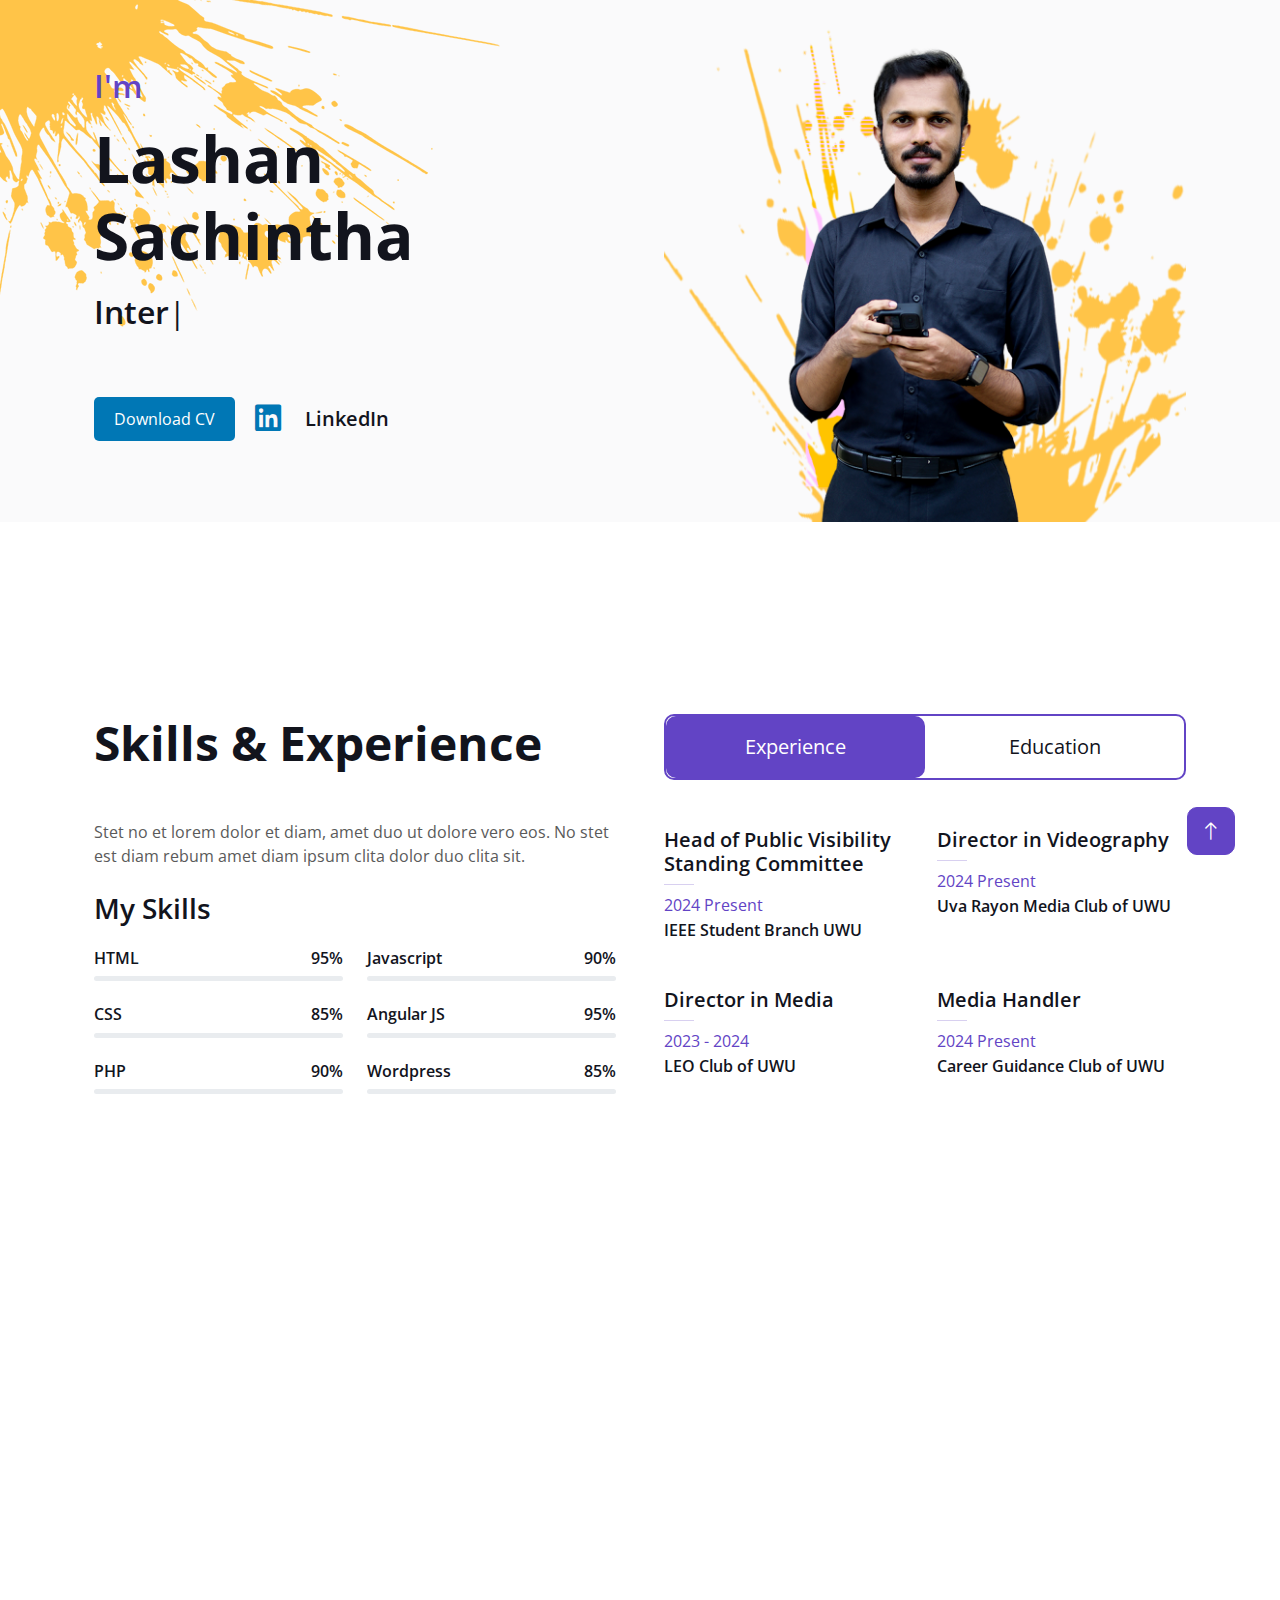
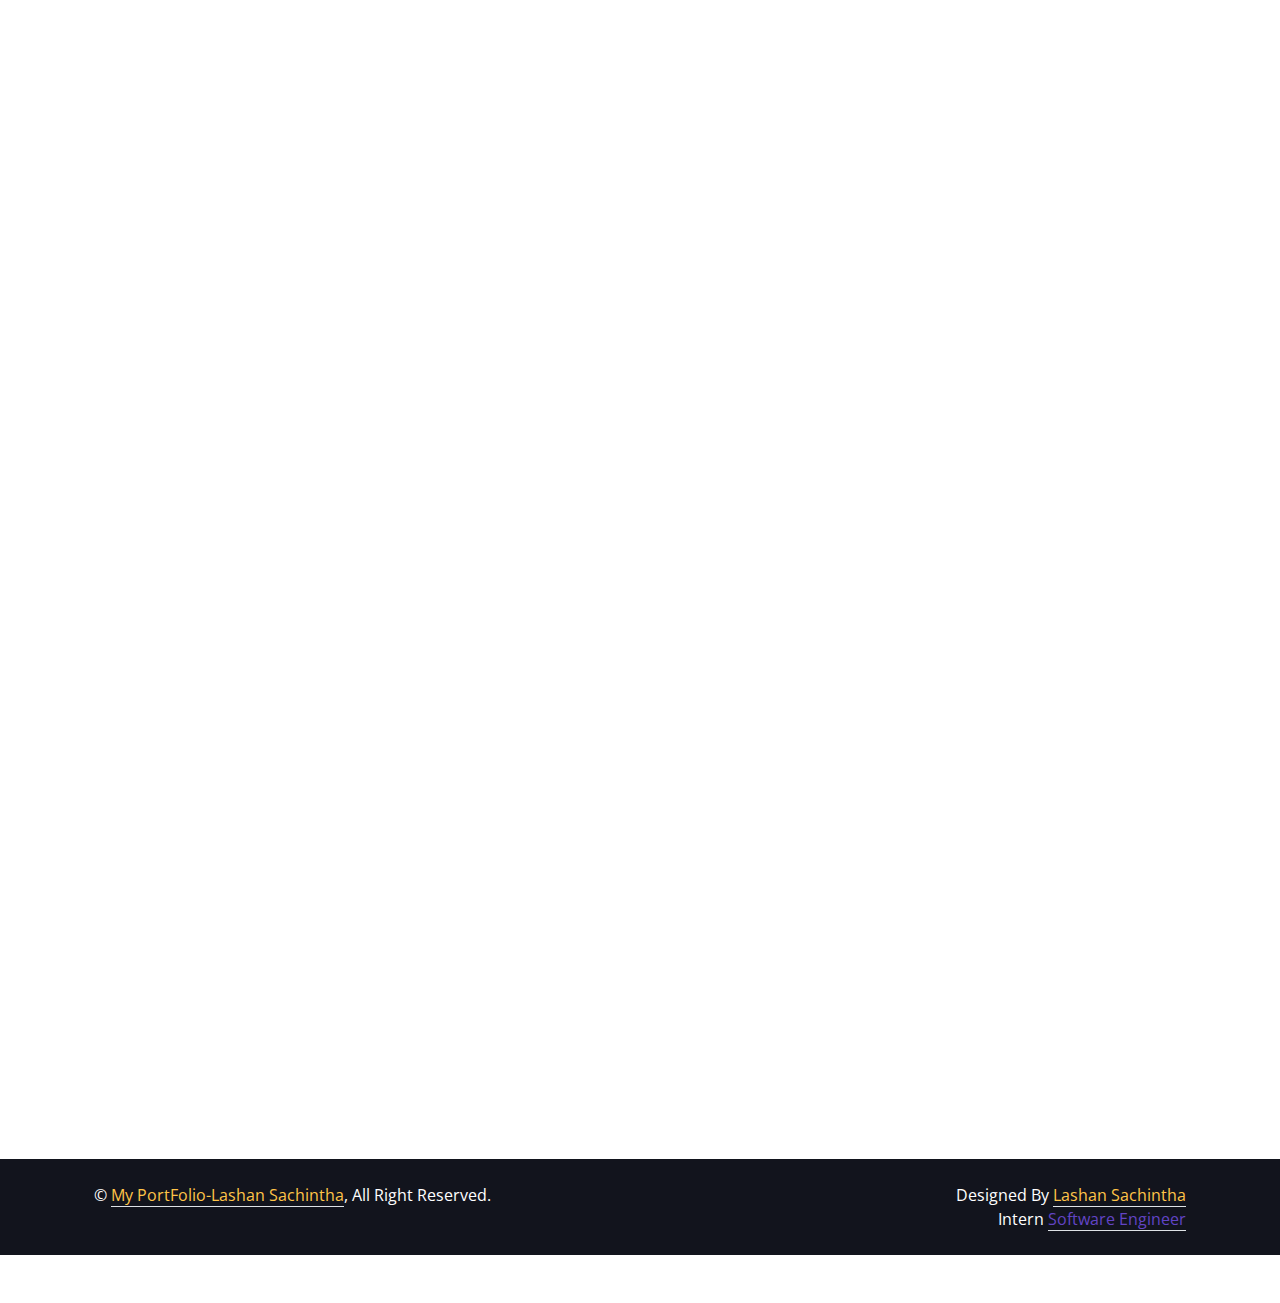
==== index.html @ e0d4b9cd "gardenguru update" ====
<!DOCTYPE html>
<html lang="en">

<head>
    <meta charset="utf-8">
    <title>Lashan Sachintha-My Portfolio</title>
    <meta content="width=device-width, initial-scale=1.0" name="viewport">
    <meta content="" name="keywords">
    <meta content="" name="description">

    <!-- Favicon -->
    <link href="img/favicon.ico" rel="icon">

    <!-- Google Web Fonts -->
    <link rel="preconnect" href="https://fonts.googleapis.com">
    <link rel="preconnect" href="https://fonts.gstatic.com" crossorigin>
    <link href="https://fonts.googleapis.com/css2?family=Open+Sans:wght@400;500;600;700;800&display=swap" rel="stylesheet"> 

    <link href="https://cdn.jsdelivr.net/npm/bootstrap@5.3.0-alpha1/dist/css/bootstrap.min.css" rel="stylesheet">
    <script src="https://cdn.jsdelivr.net/npm/bootstrap@5.3.0-alpha1/dist/js/bootstrap.bundle.min.js"></script>


    <!-- Icon Font Stylesheet -->
    <link href="https://cdnjs.cloudflare.com/ajax/libs/font-awesome/5.10.0/css/all.min.css" rel="stylesheet">
    <link href="https://cdn.jsdelivr.net/npm/bootstrap-icons@1.4.1/font/bootstrap-icons.css" rel="stylesheet">

    <!-- Libraries Stylesheet -->
    <link href="lib/animate/animate.min.css" rel="stylesheet">
    <link href="lib/lightbox/css/lightbox.min.css" rel="stylesheet">
    <link href="lib/owlcarousel/assets/owl.carousel.min.css" rel="stylesheet">

    <!-- Customized Bootstrap Stylesheet -->
    <link href="css/bootstrap.min.css" rel="stylesheet">

    <!-- Template Stylesheet -->
    <link href="css/style.css" rel="stylesheet">
</head>

<body data-bs-spy="scroll" data-bs-target=".navbar" data-bs-offset="51">
    <!-- Spinner Start -->
    <div id="spinner" class="show bg-white position-fixed translate-middle w-100 vh-100 top-50 start-50 d-flex align-items-center justify-content-center">
        <div class="spinner-border text-primary" style="width: 3rem; height: 3rem;" role="status">
            <span class="sr-only">Loading...</span>
        </div>
    </div>
    <!-- Spinner End -->


    <!-- Navbar Start -->
    <nav class="navbar navbar-expand-lg bg-white navbar-light fixed-top shadow py-lg-0 px-4 px-lg-5 wow fadeIn" data-wow-delay="0.1s">
        <a href="index.html" class="navbar-brand d-block d-lg-none">
            <h1 class="text-primary fw-bold m-0">Lashan Sachintha</h1>
        </a>
        <button type="button" class="navbar-toggler" data-bs-toggle="collapse" data-bs-target="#navbarCollapse">
            <span class="navbar-toggler-icon"></span>
        </button>
        <div class="collapse navbar-collapse justify-content-between py-4 py-lg-0" id="navbarCollapse">
            <div class="navbar-nav ms-auto py-0">
                <a href="#home" class="nav-item nav-link active">Home</a>
                <a href="#about" class="nav-item nav-link">About</a>
                <a href="#skill" class="nav-item nav-link">Skills</a>
              
            </div>
            <a href="index.html" class="navbar-brand bg-secondary py-3 px-4 mx-3 d-none d-lg-block">
                <h1 class="text-primary fw-bold m-0">Lashan Sachintha</h1>
            </a>
            <div class="navbar-nav me-auto py-0">
                <a href="#project" class="nav-item nav-link">Projects</a>
                <a href="#contact" class="nav-item nav-link">Contact</a>
            </div>
        </div>
    </nav>
    <!-- Navbar End -->
<!-- Header Start -->
<div class="container-fluid bg-light my-6 mt-0" id="home">
    <div class="container">
        <div class="row g-5 align-items-center">
            <div class="col-lg-6 py-6 pb-0 pt-lg-0">
                <h2 class="text-primary mb-3">I'm</h2>
                <h1 class="display-3 mb-3">Lashan Sachintha</h1>
                <h2 class="typed-text-output d-inline"></h2>
                <div class="typed-text d-none">Intern Software Engineer</div>
                <div class="d-flex align-items-center pt-5">
                    <a href="CV/mycv.pdf" download="Lashan-Sachintha-CV.pdf" class="cv-download-btn">
                        <button type="button" style="padding: 10px 20px; background-color: #0077b5; color: white; border: none; border-radius: 5px; cursor: pointer;">
                            Download CV
                        </button>
                    </a>
                    <br>
                    <br>
                    
                    <style>
                        .cv-download-btn button:hover {
                            background-color: #005582; /* Darker LinkedIn blue */
                        }

                        .linked-logo-btn {
                            margin-left: 20px; /* Space between buttons */
                        }
                    </style>
                    
                    <head>
                        <!-- Link to Font Awesome CSS -->
                        <link href="https://cdnjs.cloudflare.com/ajax/libs/font-awesome/6.0.0-beta3/css/all.min.css" rel="stylesheet">
                    </head>
                    <body>
                        <br>
                        <a href="http://www.linkedin.com/in/lashan-sachintha-ilankoon-005675208" target="_blank" rel="noopener noreferrer" class="linked-logo-btn">
                            <i class="fab fa-linkedin" style="font-size: 30px; color: #0077b5;"></i>
                        </a>
                    
                        <style>
                            .linked-logo-btn i {
                                transition: transform 0.3s ease;
                            }
                            .linked-logo-btn i:hover {
                                transform: scale(1.2);
                            }
                        </style>
                    </body>
    
                    <h5 class="ms-4 mb-0 d-none d-sm-block">LinkedIn</h5>
                </div>
            </div>
            <div class="col-lg-6">
                <img class="img-fluid" src="img/profile.png" alt="">
            </div>
        </div>
    </div>
</div>
<!-- Header End -->


    <!-- About Start -->
    <!-- <div class="container-xxl py-6" id="about">
        <div class="container">
            <div class="row g-5">
                <div class="col-lg-6 wow fadeInUp" data-wow-delay="0.1s">
                    <div class="d-flex align-items-center mb-5">
                        <div class="years flex-shrink-0 text-center me-4">
                            <h1 class="display-1 mb-0">15</h1>
                            <h5 class="mb-0">Years</h5>
                        </div>
                        <h3 class="lh-base mb-0">of working experience as a web designer & developer</h3>
                    </div>
                    <p class="mb-4">Stet no et lorem dolor et diam, amet duo ut dolore vero eos. No stet est diam rebum amet diam ipsum. Clita clita labore, dolor duo nonumy clita sit at, sed sit sanctus dolor eos.</p>
                    <p class="mb-3"><i class="far fa-check-circle text-primary me-3"></i>Afordable Prices</p>
                    <p class="mb-3"><i class="far fa-check-circle text-primary me-3"></i>High Quality Product</p>
                    <p class="mb-3"><i class="far fa-check-circle text-primary me-3"></i>On Time Project Delivery</p>
                    <a class="btn btn-primary py-3 px-5 mt-3" href="">Read More</a>
                </div>
                <div class="col-lg-6 wow fadeInUp" data-wow-delay="0.5s">
                    <div class="row g-3 mb-4">
                        <div class="col-sm-6">
                            <img class="img-fluid rounded" src="img/about-1.jpg" alt="">
                        </div>
                        <div class="col-sm-6">
                            <img class="img-fluid rounded" src="img/about-2.jpg" alt="">
                        </div>
                    </div>
                    <div class="d-flex align-items-center mb-3">
                        <h5 class="border-end pe-3 me-3 mb-0">Happy Clients</h5>
                        <h2 class="text-primary fw-bold mb-0" data-toggle="counter-up">1234</h2>
                    </div>
                    <p class="mb-4">Stet no et lorem dolor et diam, amet duo ut dolore vero eos. No stet est diam amet diam ipsum clita labore dolor duo clita.</p>
                    <div class="d-flex align-items-center mb-3">
                        <h5 class="border-end pe-3 me-3 mb-0">Projects Completed</h5>
                        <h2 class="text-primary fw-bold mb-0" data-toggle="counter-up">1234</h2>
                    </div>
                    <p class="mb-0">Stet no et lorem dolor et diam, amet duo ut dolore vero eos. No stet est diam amet diam ipsum clita labore dolor duo clita.</p>
                </div>
            </div>
        </div>
    </div> -->
    <!-- About End --> 



    <!-- Expertise Start -->
    <div class="container-xxl py-6 pb-5" id="skill">
        <div class="container">
            <div class="row g-5">
                <div class="col-lg-6 wow fadeInUp" data-wow-delay="0.1s">
                    <h1 class="display-5 mb-5">Skills & Experience</h1>
                    <p class="mb-4">Stet no et lorem dolor et diam, amet duo ut dolore vero eos. No stet est diam rebum amet diam ipsum clita dolor duo clita sit.</p>
                    <h3 class="mb-4">My Skills</h3>
                    <div class="row align-items-center">
                        <div class="col-md-6">
                            <div class="skill mb-4">
                                <div class="d-flex justify-content-between">
                                    <h6 class="font-weight-bold">HTML</h6>
                                    <h6 class="font-weight-bold">95%</h6>
                                </div>
                                <div class="progress">
                                    <div class="progress-bar bg-primary" role="progressbar" aria-valuenow="95" aria-valuemin="0" aria-valuemax="100"></div>
                                </div>
                            </div>
                            <div class="skill mb-4">
                                <div class="d-flex justify-content-between">
                                    <h6 class="font-weight-bold">CSS</h6>
                                    <h6 class="font-weight-bold">85%</h6>
                                </div>
                                <div class="progress">
                                    <div class="progress-bar bg-warning" role="progressbar" aria-valuenow="85" aria-valuemin="0" aria-valuemax="100"></div>
                                </div>
                            </div>
                            <div class="skill mb-4">
                                <div class="d-flex justify-content-between">
                                    <h6 class="font-weight-bold">PHP</h6>
                                    <h6 class="font-weight-bold">90%</h6>
                                </div>
                                <div class="progress">
                                    <div class="progress-bar bg-danger" role="progressbar" aria-valuenow="90" aria-valuemin="0" aria-valuemax="100"></div>
                                </div>
                            </div>
                        </div>
                        <div class="col-md-6">
                            <div class="skill mb-4">
                                <div class="d-flex justify-content-between">
                                    <h6 class="font-weight-bold">Javascript</h6>
                                    <h6 class="font-weight-bold">90%</h6>
                                </div>
                                <div class="progress">
                                    <div class="progress-bar bg-danger" role="progressbar" aria-valuenow="90" aria-valuemin="0" aria-valuemax="100"></div>
                                </div>
                            </div>
                            <div class="skill mb-4">
                                <div class="d-flex justify-content-between">
                                    <h6 class="font-weight-bold">Angular JS</h6>
                                    <h6 class="font-weight-bold">95%</h6>
                                </div>
                                <div class="progress">
                                    <div class="progress-bar bg-dark" role="progressbar" aria-valuenow="95" aria-valuemin="0" aria-valuemax="100"></div>
                                </div>
                            </div>
                            <div class="skill mb-4">
                                <div class="d-flex justify-content-between">
                                    <h6 class="font-weight-bold">Wordpress</h6>
                                    <h6 class="font-weight-bold">85%</h6>
                                </div>
                                <div class="progress">
                                    <div class="progress-bar bg-info" role="progressbar" aria-valuenow="85" aria-valuemin="0" aria-valuemax="100"></div>
                                </div>
                            </div>
                        </div>
                    </div>
                </div>
                <div class="col-lg-6 wow fadeInUp" data-wow-delay="0.5s">
                    <ul class="nav nav-pills rounded border border-2 border-primary mb-5">
                        <li class="nav-item w-50">
                            <button class="nav-link w-100 py-3 fs-5 active" data-bs-toggle="pill" href="#tab-1">Experience</button>
                        </li>
                        <li class="nav-item w-50">
                            <button class="nav-link w-100 py-3 fs-5" data-bs-toggle="pill" href="#tab-2">Education</button>
                        </li>
                    </ul>
                    <div class="tab-content">
                        <div id="tab-1" class="tab-pane fade show p-0 active">
                            <div class="row gy-5 gx-4">
                                <div class="col-sm-6">
                                    <h5>Head of Public Visibility Standing Committee</h5>
                                    <hr class="text-primary my-2">
                                    <p class="text-primary mb-1">2024 Present</p>
                                    <h6 class="mb-0">IEEE Student Branch UWU</h6>
                                </div>
                                <div class="col-sm-6">
                                    <h5>Director in Videography</h5>
                                    <hr class="text-primary my-2">
                                    <p class="text-primary mb-1">2024 Present</p>
                                    <h6 class="mb-0">Uva Rayon Media
                                        Club of UWU</h6>
                                </div>
                                <div class="col-sm-6">
                                    <h5>Director in Media</h5>
                                    <hr class="text-primary my-2">
                                    <p class="text-primary mb-1">2023 - 2024</p>
                                    <h6 class="mb-0">LEO Club of UWU</h6>
                                </div>
                                <div class="col-sm-6">
                                    <h5>Media Handler</h5>
                                    <hr class="text-primary my-2">
                                    <p class="text-primary mb-1">2024 Present</p>
                                    <h6 class="mb-0">Career Guidance Club of UWU</h6>
                                </div>
                            </div>
                        </div>
                        <div id="tab-2" class="tab-pane fade show p-0">
                            <div class="row gy-5 gx-4">
                                <div class="col-sm-6">
                                    <h5>Bsc. (Hons) in Computer Science and Technology (UG)</h5>
                                    <hr class="text-primary my-2">
                                    <p class="text-primary mb-1">2021 - 2025</p>
                                    <h6 class="mb-0">Uva Wellassa University</h6>
                                </div>
                                <div class="col-sm-6">
                                    <h5>Diploma in Information Technology</h5>
                                    <hr class="text-primary my-2">
                                    <p class="text-primary mb-1">2020 - 2021</p>
                                    <h6 class="mb-0">ESOFT Metro Campus </h6>
                                </div>
                                <div class="col-sm-6">
                                    <h5>GCE A/l Examination in Physical Science Stream</h5>
                                    <hr class="text-primary my-2">
                                    <p class="text-primary mb-1">2019</p>
                                    <h6 class="mb-0">Maliyadeva College Kurunegala</h6>
                                </div>
                                
                            </div>
                        </div>
                    </div>
                </div>
            </div>
        </div>
    </div>
    <!-- Expertise End -->



   <!-- Projects Start -->
<div class="container-xxl py-6 pt-5" id="project">
    <div class="container">
        <div class="row g-5 mb-5 align-items-center wow fadeInUp" data-wow-delay="0.1s">
            <div class="col-lg-6">
                <h1 class="display-5 mb-0">My Projects</h1>
            </div>
            <div class="col-lg-6 text-lg-end">
                <ul class="list-inline mx-n3 mb-0" id="portfolio-flters">
                    <li class="mx-3 active" data-filter="*">All Projects</li>
                    <li class="mx-3" data-filter=".first">Completed</li>
                    <li class="mx-3" data-filter=".second">Ongoing</li>
                </ul>
            </div>
        </div>
        <div class="row g-4 portfolio-container wow fadeInUp" data-wow-delay="0.1s">
            <!-- First Project -->
            <div class="col-lg-4 col-md-6 portfolio-item first">
                <div class="portfolio-img rounded overflow-hidden">
                    <img class="img-fluid" src="img/project-1.jpg" alt="">
                    <div class="portfolio-btn">
                        <a class="btn btn-lg-square btn-outline-secondary border-2 mx-1" href="img/project-1.jpg" data-lightbox="portfolio"><i class="fa fa-eye"></i></a>
                        <!-- Button to Trigger Modal -->
                        <button class="btn btn-lg-square btn-outline-secondary border-2 mx-1" data-bs-toggle="modal" data-bs-target="#projectModal1"><i class="fa fa-info-circle"></i></button>
                    </div>
                </div>
            </div>
            <!-- Second Project -->
            <div class="col-lg-4 col-md-6 portfolio-item second">
                <div class="portfolio-img rounded overflow-hidden">
                    <img class="img-fluid" src="img/project-2.jpg" alt="">
                    <div class="portfolio-btn">
                        <a class="btn btn-lg-square btn-outline-secondary border-2 mx-1" href="img/project-2.jpg" data-lightbox="portfolio"><i class="fa fa-eye"></i></a>
                        <!-- Button to Trigger Modal -->
                        <button class="btn btn-lg-square btn-outline-secondary border-2 mx-1" data-bs-toggle="modal" data-bs-target="#projectModal2"><i class="fa fa-info-circle"></i></button>
                    </div>
                </div>
            </div>
            <!-- Third Project -->
            <div class="col-lg-4 col-md-6 portfolio-item first">
                <div class="portfolio-img rounded overflow-hidden">
                    <img class="img-fluid" src="img/project-3.jpg" alt="">
                    <div class="portfolio-btn">
                        <a class="btn btn-lg-square btn-outline-secondary border-2 mx-1" href="img/project-3.jpg" data-lightbox="portfolio"><i class="fa fa-eye"></i></a>
                        <!-- Button to Trigger Modal -->
                        <button class="btn btn-lg-square btn-outline-secondary border-2 mx-1" data-bs-toggle="modal" data-bs-target="#projectModal3"><i class="fa fa-info-circle"></i></button>
                    </div>
                </div>
            </div>
             <!-- Fourth Project -->
             <div class="col-lg-4 col-md-6 portfolio-item first">
                <div class="portfolio-img rounded overflow-hidden">
                    <img class="img-fluid" src="img/project-4.jpg" alt="">
                    <div class="portfolio-btn">
                        <a class="btn btn-lg-square btn-outline-secondary border-2 mx-1" href="img/project-4.jpg" data-lightbox="portfolio"><i class="fa fa-eye"></i></a>
                        <!-- Button to Trigger Modal -->
                        <button class="btn btn-lg-square btn-outline-secondary border-2 mx-1" data-bs-toggle="modal" data-bs-target="#projectModal4"><i class="fa fa-info-circle"></i></button>
                    </div>
                </div>
            </div>
             <!-- Fifth Project -->
             <div class="col-lg-4 col-md-6 portfolio-item first">
                <div class="portfolio-img rounded overflow-hidden">
                    <img class="img-fluid" src="img/project-5.jpg" alt="">
                    <div class="portfolio-btn">
                        <a class="btn btn-lg-square btn-outline-secondary border-2 mx-1" href="img/project-5.jpg" data-lightbox="portfolio"><i class="fa fa-eye"></i></a>
                        <!-- Button to Trigger Modal -->
                        <button class="btn btn-lg-square btn-outline-secondary border-2 mx-1" data-bs-toggle="modal" data-bs-target="#projectModal5"><i class="fa fa-info-circle"></i></button>
                    </div>
                </div>
            </div>
        </div>
    </div>
</div>


<!-- Modal for First Project -->
<div class="modal fade" id="projectModal1" tabindex="-1" aria-labelledby="projectModal1Label" aria-hidden="true">
    <div class="modal-dialog modal-lg">
        <div class="modal-content">
            <div class="modal-header">
                <h5 class="modal-title" id="projectModal1Label">Project Details: CipherX</h5>
                <button type="button" class="btn-close" data-bs-dismiss="modal" aria-label="Close"></button>
            </div>
            <div class="modal-body">
                <p><strong>Description:</strong>
                    <br>
                    Introducing CipherX: Empowering Secure Communication 🔓📱
                    <br>
                    As part of our mobile application development course, we proudly present "CipherX," a versatile and indispensable mobile
                    app designed to empower users with the ability to encrypt and decrypt messages effortlessly. In today's interconnected
                    digital world, the need for secure communication has never been more critical.
                    <br>
                    <br>
                    With "CipherX," users can tap into a suite of powerful encryption tools, including:
                    <br>
                    📌Caesar Cipher: A time-tested classic<br>
                    📌Rail Fence Cipher: Intriguing and unique<br>
                    📌Vigenere Cipher: Robust and reliable<br>
                    📌Columnar Transposition Cipher: Complex and secure<br>
                    <br>
                    <br>
                    </p>
                <p><strong>Technologies:</strong> Kotlin</p>
                <p><strong>GitHub Repository:</strong> <a href="https://github.com/LashanSachintha/CipherX" target="_blank">CipherX GitHub</a></p>
            </div>
            <div class="modal-footer">
                <button type="button" class="btn btn-secondary" data-bs-dismiss="modal">Close</button>
            </div>
        </div>
    </div>
</div>

<!-- Modal for Second Project -->
<div class="modal fade" id="projectModal2" tabindex="-1" aria-labelledby="projectModal2Label" aria-hidden="true">
    <div class="modal-dialog modal-lg">
        <div class="modal-content">
            <div class="modal-header">
                <h5 class="modal-title" id="projectModal2Label">Project Details: UVA Rayon</h5>
                <button type="button" class="btn-close" data-bs-dismiss="modal" aria-label="Close"></button>
            </div>
            <div class="modal-body">
                <p><strong>Description:</strong>
                    <br>
                    Introducing UVARayon: 
                    <br>
                    A smart event management platform to streamline planning, scheduling,and managing
                    coordination. Provides event calender,sort events and the easy reachable. Ensures seamless
                    user experience with intuitive interfaces and automated workflows.
                   
                    </p>
                <p><strong>Technologies:</strong> Next.js , Typescript , Tailwind CSS , Node.js ,
                    Express.js , MongoDB , NextAuth.js , Git , Github , Postman</p>
                <p><strong>GitHub Repository:</strong> <a href="" target="_blank">UvaRayon GitHub</a></p>
            </div>
            <div class="modal-footer">
                <button type="button" class="btn btn-secondary" data-bs-dismiss="modal">Close</button>
            </div>
        </div>
    </div>
</div>

<!-- Modal for third Project -->
<div class="modal fade" id="projectModal3" tabindex="-1" aria-labelledby="projectModal3Label" aria-hidden="true">
    <div class="modal-dialog modal-lg">
        <div class="modal-content">
            <div class="modal-header">
                <h5 class="modal-title" id="projectModal3Label">Project Details: Quizzard</h5>
                <button type="button" class="btn-close" data-bs-dismiss="modal" aria-label="Close"></button>
            </div>
            <div class="modal-body">
                <p><strong>Description:</strong>
                    <br>
                    Introducing Quizzard: 
                    <br>
                    We're thrilled to introduce Quizzard, the result of 2 years and 2 semesters of dedication in the
                    Web Application Development (WAD) course at Uva Wellassa University of Sri Lanka.
                    <br>
                    <br>
                    It is very important for both teachers and students to do the study at the right time without wasting
                    time. So the web application we are creating is an efficient solution for that.
                    <br>
                    <br>
                    web application is created based on education and can be used for examinations in private or government
                    universities. We were completed the work within three months.
                    <br>
                    <br>
                    This allows undergraduate students to conduct self-tests, take online quizzes and access library 
                    resources to get study materials.
                    <br>
                    <br>
                    Quizzard, powered by cutting-edge technologies like HTML, CSS, JS, and Bootstrap. And backend completed using PHP.
                    </p>
                <p><strong>Technologies:</strong> HTML , CSS , Bootstrap , PHP</p>
                <p><strong>GitHub Repository:</strong> <a href="https://github.com/LashanSachintha/Quizzard.git" target="_blank">Quizzard GitHub</a></p>
            </div>
            <div class="modal-footer">
                <button type="button" class="btn btn-secondary" data-bs-dismiss="modal">Close</button>
            </div>
        </div>
    </div>
</div>

<!-- Modal for fourth Project -->
<div class="modal fade" id="projectModal4" tabindex="-1" aria-labelledby="projectModal4Label" aria-hidden="true">
    <div class="modal-dialog modal-lg">
        <div class="modal-content">
            <div class="modal-header">
                <h5 class="modal-title" id="projectModal4Label">Project Details: Travelota</h5>
                <button type="button" class="btn-close" data-bs-dismiss="modal" aria-label="Close"></button>
            </div>
            <div class="modal-body">
                <p><strong>Description:</strong>
                    <br>
                    Introducing Travelota: 
                    <br>
                    Travelota is a Java JSP-based web application designed to cater to
                    the needs of travelers. It serves as a platform where travel agencies
                    can be added, providing users with convenient access to a wide
                    range of travel options and services.
                    </p>
                <p><strong>Technologies:</strong> JAVA , HTML , CSS , Bootstrap , JavaScript</p>
                <p><strong>GitHub Repository:</strong> <a href="https://github.com/LashanSachintha/Quizzard.git" target="_blank">Travelota GitHub</a></p>
            </div>
            <div class="modal-footer">
                <button type="button" class="btn btn-secondary" data-bs-dismiss="modal">Close</button>
            </div>
        </div>
    </div>
</div>

<!-- Modal for fifth Project -->
<div class="modal fade" id="projectModal5" tabindex="-1" aria-labelledby="projectModal5Label" aria-hidden="true">
    <div class="modal-dialog modal-lg">
        <div class="modal-content">
            <div class="modal-header">
                <h5 class="modal-title" id="projectModal5Label">Project Details: GardenGuru</h5>
                <button type="button" class="btn-close" data-bs-dismiss="modal" aria-label="Close"></button>
            </div>
            <div class="modal-body">
                <p><strong>Description:</strong>
                    <br>
                    Introducing Gardenguru: 
                    <br>
                    Our website is a platform for anyone who are interested in gardening.
                    <br>
                    And also providing platform for sellers regarding landscape architecture, agriculture tools and other services.
                    <br>
                    It allows users to follow their passion for gardening and plant cultivation in urban settings due to the
                    increase in population and the lack of space and knowledge about traditional gardening. 
                    <br>
                    <br>
                    <br>
                    The aim of this gardening website is to provide a comprehensive platform for gardeners,Considering location,other
                    conditions and providing best plants, community engagement through a forum, advertising opportunities, secure transactions,
                    informative blogs, news updates, and marketplace for buying plants.


                    </p>
                <p><strong>Technologies:</strong> PHP , HTML , CSS , Bootstrap , JavaScript</p>
                <p><strong>GitHub Repository:</strong> <a href="https://github.com/MigaraThiyunuwan/GardenGURU.git" target="_blank">Gardenguru GitHub</a></p>
            </div>
            <div class="modal-footer">
                <button type="button" class="btn btn-secondary" data-bs-dismiss="modal">Close</button>
            </div>
        </div>
    </div>
</div>

<!-- Projects End -->


    <!-- Contact Start -->
    <div class="container-xxl pb-5" id="contact">
        <div class="container py-5">
            <div class="row g-5 mb-5 wow fadeInUp" data-wow-delay="0.1s">
                <div class="col-lg-6">
                    <h1 class="display-5 mb-0">Contact Info</h1>
                </div>
            </div>
            <div class="row g-5">
                <div class="col-lg-5 col-md-6 wow fadeInUp" data-wow-delay="0.1s">
                    <p class="mb-2">I'm From</p>
                    <h3 class="fw-bold">Kuliyapitiya,Sri Lanka</h3>
                    <hr class="w-100">
                    <p class="mb-2">Call me:</p>
                    <h3 class="fw-bold">+94 716535687</h3>
                    <hr class="w-100">
                    <p class="mb-2">Mail me:</p>
                    <h3 class="fw-bold">lashansachintha@gmail.com</h3>
                    <hr class="w-100">
                    <p class="mb-2">Follow me:</p>
                    <div class="d-flex pt-2">
                       
                        <a class="btn btn-square btn-primary me-2" href="https://www.facebook.com/share/19c8aCGQTt/?mibextid=wwXIfr"><i class="fab fa-facebook-f"></i></a>
                        <a class="btn btn-square btn-primary me-2" href="https://youtube.com/@lashansachintha99?si=wEOBytJxPcPmp84A"><i class="fab fa-youtube"></i></a>
                        <a class="btn btn-square btn-primary me-2" href="www.linkedin.com/in/lashan-sachintha-ilankoon-005675208"><i class="fab fa-linkedin-in"></i></a>
                        <a class="btn btn-square btn-primary me-2" href="https://www.tiktok.com/@lashan_sachintha?_t=8sFsGTeGpG6&_r=1"><i class="fab fa-tiktok"></i></a>
                        <a class="btn btn-square btn-primary me-2" href="https://github.com/LashanSachintha"><i class="fab fa-github"></i></a>
                        <a class="btn btn-square btn-primary me-2" href="https://www.instagram.com/lashan_sachintha?igsh=MXBmeXBndm85YnRjcA%3D%3D&utm_source=qr"><i class="fab fa-instagram"></i></a>
                    </div>
                </div>
                <div class="col-lg-7 col-md-6 wow fadeInUp" data-wow-delay="0.5s">
                    <!-- <p class="mb-4">The contact form is currently inactive. Get a functional and working contact form with Ajax & PHP in a few minutes. Just copy and paste the files, add a little code and you're done. <a href="https://htmlcodex.com/contact-form">Download Now</a>.</p> -->
                    <form>
                        <div class="row g-3">
                            <div class="col-md-6">
                                <div class="form-floating">
                                    <input type="text" class="form-control" id="name" placeholder="Your Name">
                                    <label for="name">Your Name</label>
                                </div>
                            </div>
                            <div class="col-md-6">
                                <div class="form-floating">
                                    <input type="email" class="form-control" id="email" placeholder="Your Email">
                                    <label for="email">Your Email</label>
                                </div>
                            </div>
                            <div class="col-12">
                                <div class="form-floating">
                                    <input type="text" class="form-control" id="subject" placeholder="Subject">
                                    <label for="subject">Subject</label>
                                </div>
                            </div>
                            <div class="col-12">
                                <div class="form-floating">
                                    <textarea class="form-control" placeholder="Leave a message here" id="message" style="height: 100px"></textarea>
                                    <label for="message">Message</label>
                                </div>
                            </div>
                            <div class="col-12">
                                <button class="btn btn-primary py-3 px-5" type="submit">Send Message</button>
                            </div>
                        </div>
                    </form>
                </div>
            </div>
        </div>
    </div>
    <!-- Contact End -->



    <!-- Copyright Start -->
    <div class="container-fluid bg-dark text-white py-4">
            <div class="container">
                <div class="row">
                    <div class="col-md-6 text-center text-md-start mb-3 mb-md-0">
                        &copy; <a class="border-bottom text-secondary" href="#">My PortFolio-Lashan Sachintha</a>, All Right Reserved.
                    </div>
                    <div class="col-md-6 text-center text-md-end">
                        <!--/*** This template is free as long as you keep the footer author’s credit link/attribution link/backlink. If you'd like to use the template without the footer author’s credit link/attribution link/backlink, you can purchase the Credit Removal License from "https://htmlcodex.com/credit-removal". Thank you for your support. ***/-->
                        Designed By <a class="border-bottom text-secondary" href="https://htmlcodex.com">Lashan Sachintha</a>
                        <br>Intern  <a class="border-bottom" href="https://themewagon.com" target="_blank">Software Engineer</a>
                    </div>
                </div>
            </div>
        </div>
    </div>
    <!-- Copyright End -->


    <!-- Back to Top -->
    <a href="#" class="btn btn-lg btn-primary btn-lg-square back-to-top"><i class="bi bi-arrow-up"></i></a>


    <!-- JavaScript Libraries -->
    <script src="https://code.jquery.com/jquery-3.4.1.min.js"></script>
    <script src="https://cdn.jsdelivr.net/npm/bootstrap@5.0.0/dist/js/bootstrap.bundle.min.js"></script>
    <script src="lib/wow/wow.min.js"></script>
    <script src="lib/easing/easing.min.js"></script>
    <script src="lib/waypoints/waypoints.min.js"></script>
    <script src="lib/typed/typed.min.js"></script>
    <script src="lib/counterup/counterup.min.js"></script>
    <script src="lib/owlcarousel/owl.carousel.min.js"></script>
    <script src="lib/isotope/isotope.pkgd.min.js"></script>
    <script src="lib/lightbox/js/lightbox.min.js"></script>

    <!-- Template Javascript -->
    <script src="js/main.js"></script>
</body>

</html>
---- css/style.css ----
/********** Template CSS **********/
:root {
    --primary: #6244C5;
    --secondary: #FFC448;
    --light: #FAFAFB;
    --dark: #12141D;
}

.back-to-top {
    position: fixed;
    display: none;
    right: 45px;
    bottom: 45px;
    z-index: 99;
}

.my-6 {
    margin-top: 6rem;
    margin-bottom: 6rem;
}

.py-6 {
    padding-top: 6rem;
    padding-bottom: 6rem;
}


/*** Spinner ***/
#spinner {
    opacity: 0;
    visibility: hidden;
    transition: opacity .5s ease-out, visibility 0s linear .5s;
    z-index: 99999;
}

#spinner.show {
    transition: opacity .5s ease-out, visibility 0s linear 0s;
    visibility: visible;
    opacity: 1;
}


/*** Button ***/
.btn {
    font-weight: 500;
    transition: .5s;
}

.btn.btn-primary,
.btn.btn-secondary {
    color: #FFFFFF;
}

.btn-square {
    width: 38px;
    height: 38px;
}

.btn-sm-square {
    width: 32px;
    height: 32px;
}

.btn-lg-square {
    width: 48px;
    height: 48px;
}

.btn-square,
.btn-sm-square,
.btn-lg-square {
    padding: 0;
    display: flex;
    align-items: center;
    justify-content: center;
    font-weight: normal;
}


/*** Navbar ***/
.navbar.fixed-top {
    display: none;
    transition: .5s;
}

.navbar .navbar-nav .nav-link {
    padding: 20px 15px;
    color: var(--dark);
    font-size: 18px;
    font-weight: 600;
    outline: none;
}

.navbar .navbar-nav .nav-link:hover,
.navbar .navbar-nav .nav-link.active {
    color: var(--primary);
}

@media (max-width: 991.98px) {
    .navbar .navbar-nav .nav-link  {
        padding: 10px 0;
    }
}


/*** Header ***/
#home {
    margin-bottom: 6rem;
    background: url(../img/bg-header.png) left top no-repeat;
}

.typed-cursor {
    font-size: 30px;
    color: var(--dark);
}

.btn-play {
    position: relative;
    display: block;
    box-sizing: content-box;
    width: 16px;
    height: 26px;
    border-radius: 100%;
    border: none;
    outline: none !important;
    padding: 18px 20px 20px 28px;
    background: var(--primary);
}

.btn-play:before {
    content: "";
    position: absolute;
    z-index: 0;
    left: 50%;
    top: 50%;
    transform: translateX(-50%) translateY(-50%);
    display: block;
    width: 60px;
    height: 60px;
    background: var(--primary);
    border-radius: 100%;
    animation: pulse-border 1500ms ease-out infinite;
}

.btn-play:after {
    content: "";
    position: absolute;
    z-index: 1;
    left: 50%;
    top: 50%;
    transform: translateX(-50%) translateY(-50%);
    display: block;
    width: 60px;
    height: 60px;
    background: #FFFFFF;
    border-radius: 100%;
    transition: all 200ms;
}

.btn-play span {
    display: block;
    position: relative;
    z-index: 3;
    width: 0;
    height: 0;
    left: -1px;
    border-left: 16px solid var(--primary);
    border-top: 11px solid transparent;
    border-bottom: 11px solid transparent;
}

@keyframes pulse-border {
    0% {
        transform: translateX(-50%) translateY(-50%) translateZ(0) scale(1);
        opacity: 1;
    }

    100% {
        transform: translateX(-50%) translateY(-50%) translateZ(0) scale(2);
        opacity: 0;
    }
}

.modal-video .modal-dialog {
    position: relative;
    max-width: 800px;
    margin: 60px auto 0 auto;
}

.modal-video .modal-body {
    position: relative;
    padding: 0px;
}

.modal-video .close {
    position: absolute;
    width: 30px;
    height: 30px;
    right: 0px;
    top: -30px;
    z-index: 999;
    font-size: 30px;
    font-weight: normal;
    color: #FFFFFF;
    background: #000000;
    opacity: 1;
}


/*** About ***/
#about .years .display-1 {
    font-size: 10rem;
    line-height: 9rem;
}

#about .years h5 {
    letter-spacing: 30px;
    margin-right: -30px;
}


/*** Skills ***/
#skill .progress {
    height: 5px;
    border-radius: 5px;
}

#skill .progress .progress-bar {
    width: 0px;
    border-radius: 5px;
    transition: 3s;
}

#skill .nav-pills .nav-link {
    color: var(--dark);
}

#skill .nav-pills .nav-link.active {
    color: #FFFFFF;
}

#skill .tab-content hr {
    width: 30px;
}


/*** Service ***/
.service-item .bg-icon {
    width: 100px;
    height: 100px;
    display: flex;
    align-items: center;
    justify-content: center;
    background: url(../img/bg-icon.png) center center no-repeat;
    background-size: cover;
}


/*** Project Portfolio ***/
#portfolio-flters li {
    display: inline-block;
    font-weight: 500;
    color: var(--dark);
    cursor: pointer;
    transition: .5s;
    border-bottom: 2px solid transparent;
}

#portfolio-flters li:hover,
#portfolio-flters li.active {
    color: var(--primary);
    border-color: var(--primary);
}

.portfolio-img {
    position: relative;
}

.portfolio-btn {
    position: absolute;
    width: 100%;
    height: 100%;
    top: 0;
    left: 0;
    background: rgba(98, 68, 197, .9);
    display: flex;
    align-items: flex-end;
    justify-content: flex-start;
    padding: 30px;
    padding-bottom: 100px !important;
    opacity: 0;
    transition: .5s;
}

.portfolio-item:hover .portfolio-btn {
    opacity: 1;
    padding-bottom: 30px !important;
}


/*** Team ***/
.team-item img {
    transition: .5s;
}

.team-item:hover img {
    opacity: .7;
}

.team-item .team-text {
    position: absolute;
    left: 0;
    right: 60px;
    bottom: 30px;
    display: flex;
    align-items: center;
    justify-content: space-between;
    opacity: 0;
    transition: .5s;
}

.team-item:hover .team-text {
    right: 30px;
    opacity: 1;
}

.team-item .team-text div {
    transition: .5s;
}

.team-item:hover .team-text div {
    margin-left: 30px;
}


/*** Testimonial ***/
.testimonial-left,
.testimonial-right {
    position: relative;
}

.testimonial-left img,
.testimonial-right img {
    position: absolute;
    padding: 5px;
    border: 1px solid var(--secondary);
    border-radius: 70px;
}

.testimonial-left img:nth-child(1),
.testimonial-right img:nth-child(3) {
    width: 70px;
    height: 70px;
    top: 10%;
    left: 50%;
    transform: translateX(-50%);
}

.testimonial-left img:nth-child(2),
.testimonial-right img:nth-child(2) {
    width: 60px;
    height: 60px;
    top: 50%;
    left: 10%;
    transform: translateY(-50%);
}

.testimonial-left img:nth-child(3),
.testimonial-right img:nth-child(1) {
    width: 50px;
    height: 50px;
    bottom: 10%;
    right: 10%;
}

.testimonial-carousel .owl-item img {
    width: 120px;
    height: 120px;
}

.testimonial-carousel .testimonial-icon {
    position: absolute;
    width: 40px;
    height: 40px;
    left: 50%;
    bottom: -15px;
    transform: translateX(-50%);
    display: flex;
    align-items: center;
    justify-content: center;
    background: #FFFFFF;
    border: 1px solid var(--secondary);
    border-radius: 60px;
}

.testimonial-carousel .owl-dots {
    height: 40px;
    margin-top: 25px;
    display: flex;
    align-items: center;
    justify-content: center;
}

.testimonial-carousel .owl-dot {
    position: relative;
    display: inline-block;
    margin: 0 5px;
    width: 30px;
    height: 30px;
    background: #FFFFFF;
    border: 2px solid var(--secondary);
    border-radius: 30px;
    transition: .5s;
}

.testimonial-carousel .owl-dot::after {
    position: absolute;
    content: "";
    width: 16px;
    height: 16px;
    top: 5px;
    left: 5px;
    border-radius: 16px;
    background: var(--secondary);
    transition: .5s;
}

.testimonial-carousel .owl-dot.active::after {
    background: var(--primary);
}
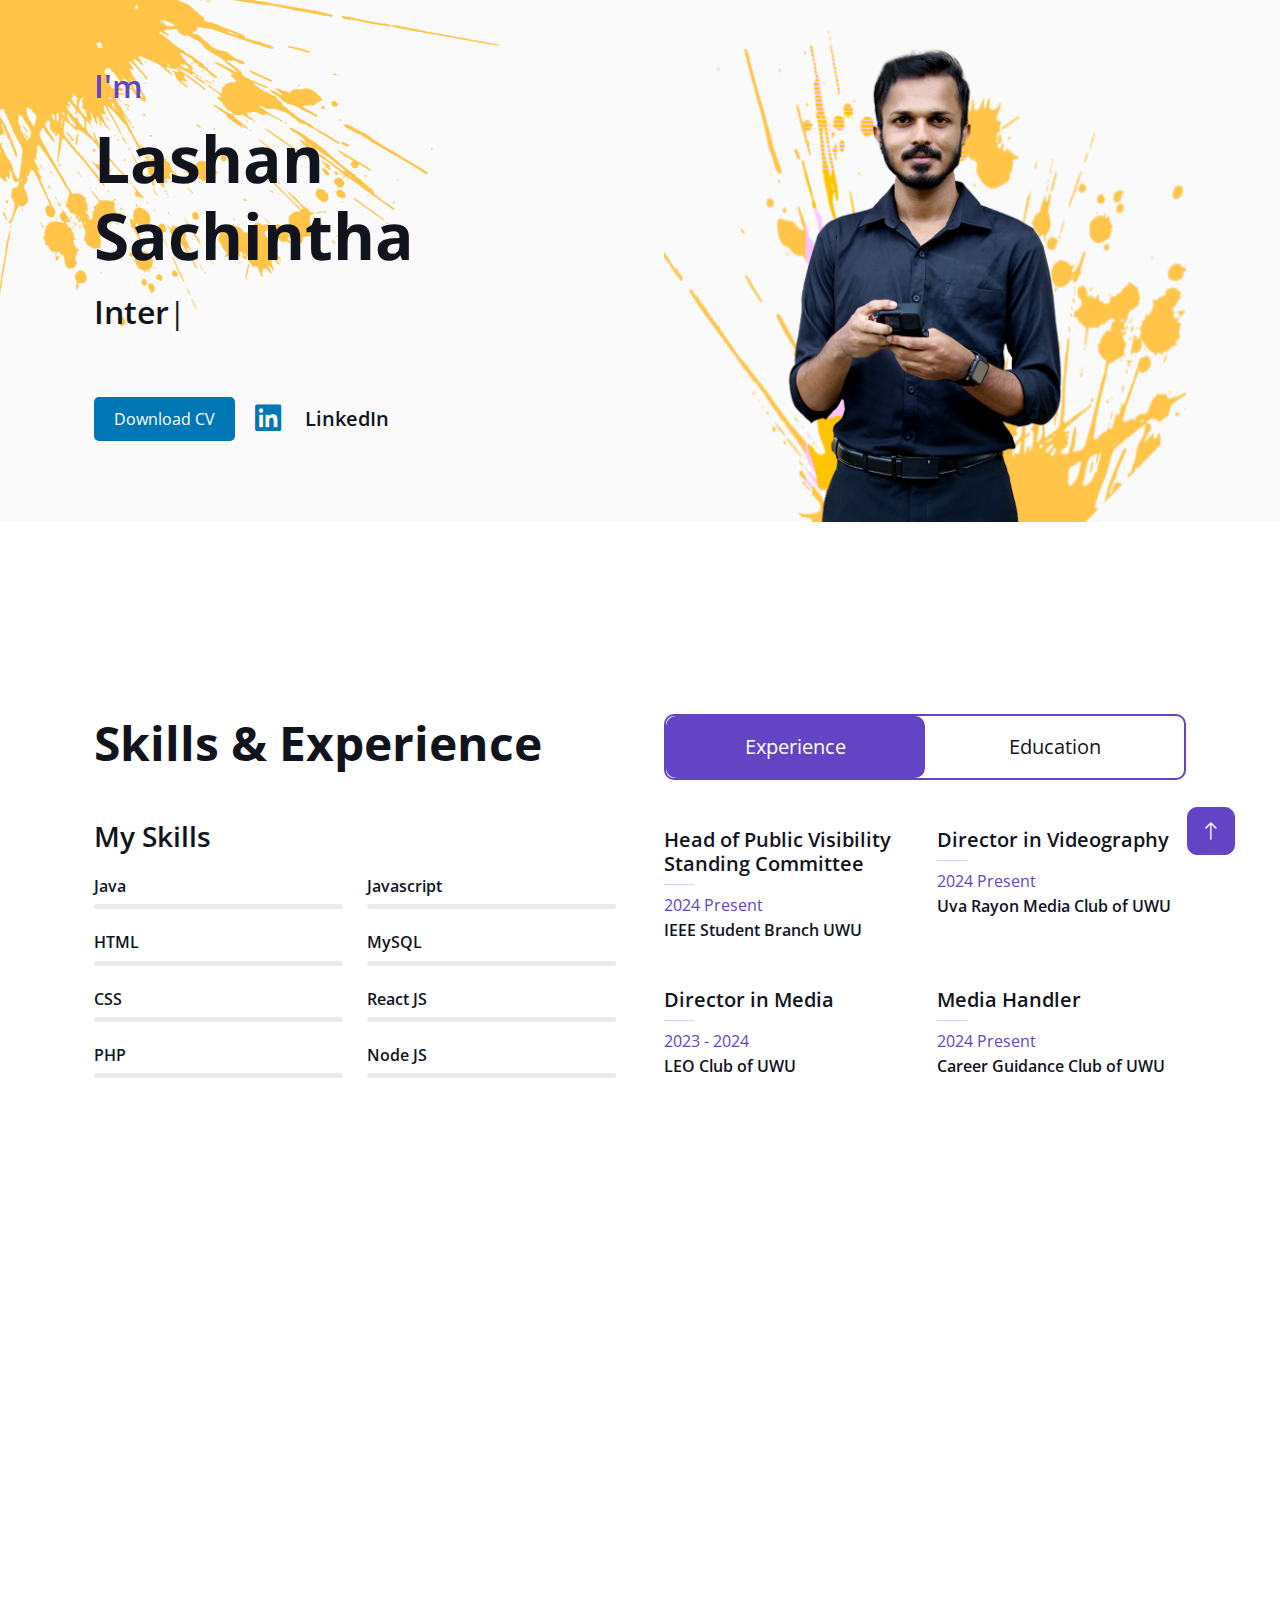
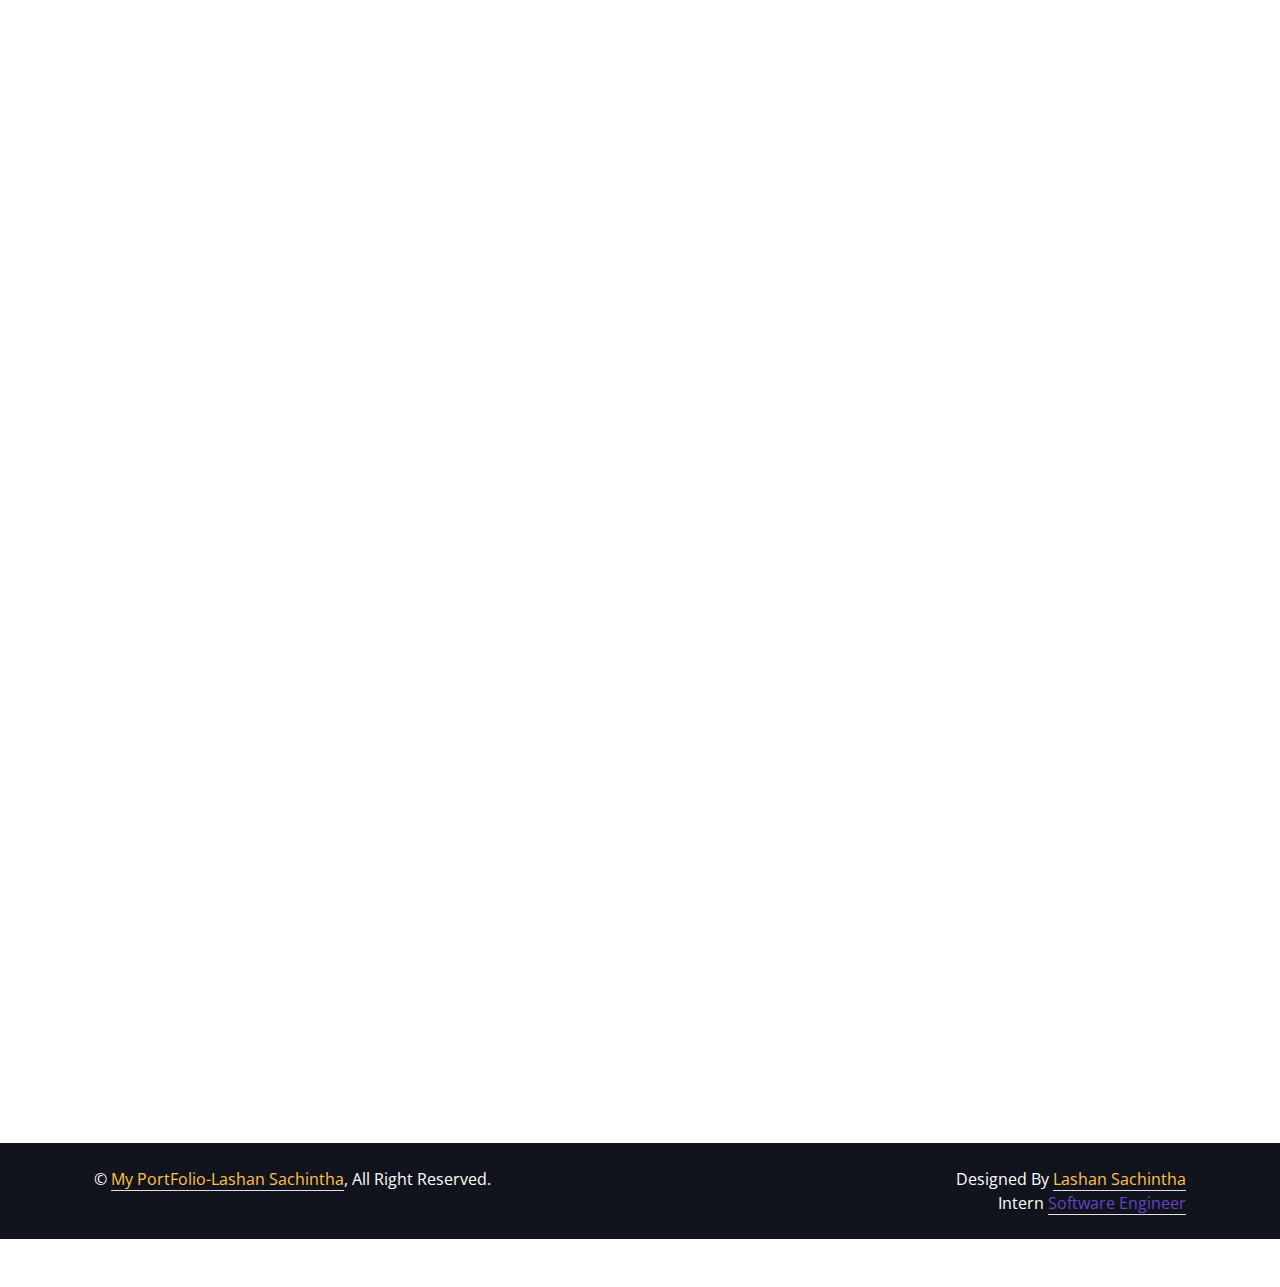
==== commit 7de63078: "new update" ====
--- a/index.html
+++ b/index.html
@@ -182,35 +182,44 @@
             <div class="row g-5">
                 <div class="col-lg-6 wow fadeInUp" data-wow-delay="0.1s">
                     <h1 class="display-5 mb-5">Skills & Experience</h1>
-                    <p class="mb-4">Stet no et lorem dolor et diam, amet duo ut dolore vero eos. No stet est diam rebum amet diam ipsum clita dolor duo clita sit.</p>
+                    <!-- <p class="mb-4">Stet no et lorem dolor et diam, amet duo ut dolore vero eos. No stet est diam rebum amet diam ipsum clita dolor duo clita sit.</p> -->
                     <h3 class="mb-4">My Skills</h3>
                     <div class="row align-items-center">
                         <div class="col-md-6">
                             <div class="skill mb-4">
                                 <div class="d-flex justify-content-between">
+                                    <h6 class="font-weight-bold">Java</h6>
+                                    
+                                </div>
+                                <div class="progress">
+                                    <div class="progress-bar bg-dark" role="progressbar" aria-valuenow="100" aria-valuemin="0" aria-valuemax="100"></div>
+                                </div>
+                            </div>
+                            <div class="skill mb-4">
+                                <div class="d-flex justify-content-between">
                                     <h6 class="font-weight-bold">HTML</h6>
-                                    <h6 class="font-weight-bold">95%</h6>
-                                </div>
-                                <div class="progress">
-                                    <div class="progress-bar bg-primary" role="progressbar" aria-valuenow="95" aria-valuemin="0" aria-valuemax="100"></div>
+                                    
+                                </div>
+                                <div class="progress">
+                                    <div class="progress-bar bg-primary" role="progressbar" aria-valuenow="100" aria-valuemin="0" aria-valuemax="100"></div>
                                 </div>
                             </div>
                             <div class="skill mb-4">
                                 <div class="d-flex justify-content-between">
                                     <h6 class="font-weight-bold">CSS</h6>
-                                    <h6 class="font-weight-bold">85%</h6>
-                                </div>
-                                <div class="progress">
-                                    <div class="progress-bar bg-warning" role="progressbar" aria-valuenow="85" aria-valuemin="0" aria-valuemax="100"></div>
+                                    
+                                </div>
+                                <div class="progress">
+                                    <div class="progress-bar bg-success" role="progressbar" aria-valuenow="100" aria-valuemin="0" aria-valuemax="100"></div>
                                 </div>
                             </div>
                             <div class="skill mb-4">
                                 <div class="d-flex justify-content-between">
                                     <h6 class="font-weight-bold">PHP</h6>
-                                    <h6 class="font-weight-bold">90%</h6>
-                                </div>
-                                <div class="progress">
-                                    <div class="progress-bar bg-danger" role="progressbar" aria-valuenow="90" aria-valuemin="0" aria-valuemax="100"></div>
+                                    
+                                </div>
+                                <div class="progress">
+                                    <div class="progress-bar bg-danger" role="progressbar" aria-valuenow="100" aria-valuemin="0" aria-valuemax="100"></div>
                                 </div>
                             </div>
                         </div>
@@ -218,28 +227,37 @@
                             <div class="skill mb-4">
                                 <div class="d-flex justify-content-between">
                                     <h6 class="font-weight-bold">Javascript</h6>
-                                    <h6 class="font-weight-bold">90%</h6>
-                                </div>
-                                <div class="progress">
-                                    <div class="progress-bar bg-danger" role="progressbar" aria-valuenow="90" aria-valuemin="0" aria-valuemax="100"></div>
-                                </div>
-                            </div>
-                            <div class="skill mb-4">
-                                <div class="d-flex justify-content-between">
-                                    <h6 class="font-weight-bold">Angular JS</h6>
-                                    <h6 class="font-weight-bold">95%</h6>
-                                </div>
-                                <div class="progress">
-                                    <div class="progress-bar bg-dark" role="progressbar" aria-valuenow="95" aria-valuemin="0" aria-valuemax="100"></div>
-                                </div>
-                            </div>
-                            <div class="skill mb-4">
-                                <div class="d-flex justify-content-between">
-                                    <h6 class="font-weight-bold">Wordpress</h6>
-                                    <h6 class="font-weight-bold">85%</h6>
-                                </div>
-                                <div class="progress">
-                                    <div class="progress-bar bg-info" role="progressbar" aria-valuenow="85" aria-valuemin="0" aria-valuemax="100"></div>
+                                    
+                                </div>
+                                <div class="progress">
+                                    <div class="progress-bar bg-danger" role="progressbar" aria-valuenow="100" aria-valuemin="0" aria-valuemax="100"></div>
+                                </div>
+                            </div>
+                            <div class="skill mb-4">
+                                <div class="d-flex justify-content-between">
+                                    <h6 class="font-weight-bold">MySQL</h6>
+                                    
+                                </div>
+                                <div class="progress">
+                                    <div class="progress-bar bg-dark" role="progressbar" aria-valuenow="100" aria-valuemin="0" aria-valuemax="100"></div>
+                                </div>
+                            </div>
+                            <div class="skill mb-4">
+                                <div class="d-flex justify-content-between">
+                                    <h6 class="font-weight-bold">React JS</h6>
+                                    
+                                </div>
+                                <div class="progress">
+                                    <div class="progress-bar bg-info" role="progressbar" aria-valuenow="100" aria-valuemin="0" aria-valuemax="100"></div>
+                                </div>
+                            </div>
+                            <div class="skill mb-4">
+                                <div class="d-flex justify-content-between">
+                                    <h6 class="font-weight-bold">Node JS</h6>
+                                    
+                                </div>
+                                <div class="progress">
+                                    <div class="progress-bar bg-warning" role="progressbar" aria-valuenow="100" aria-valuemin="0" aria-valuemax="100"></div>
                                 </div>
                             </div>
                         </div>
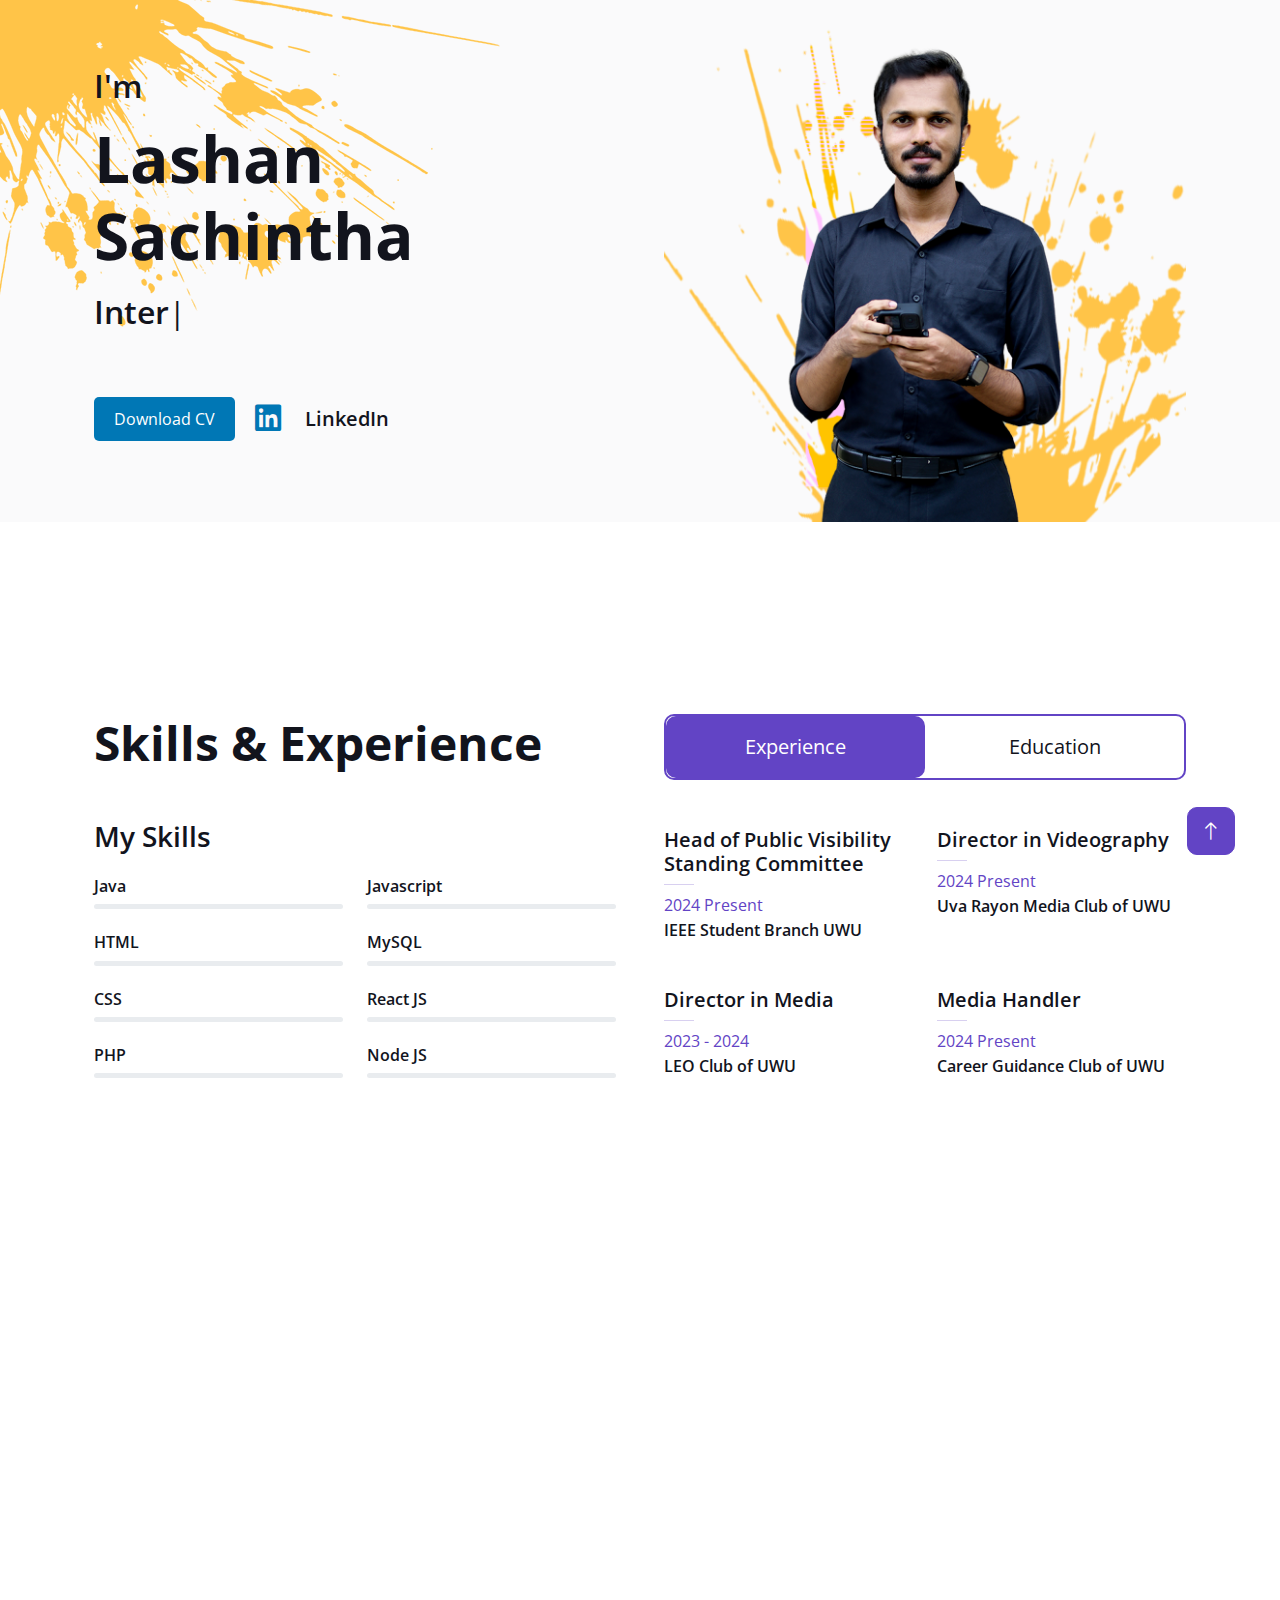
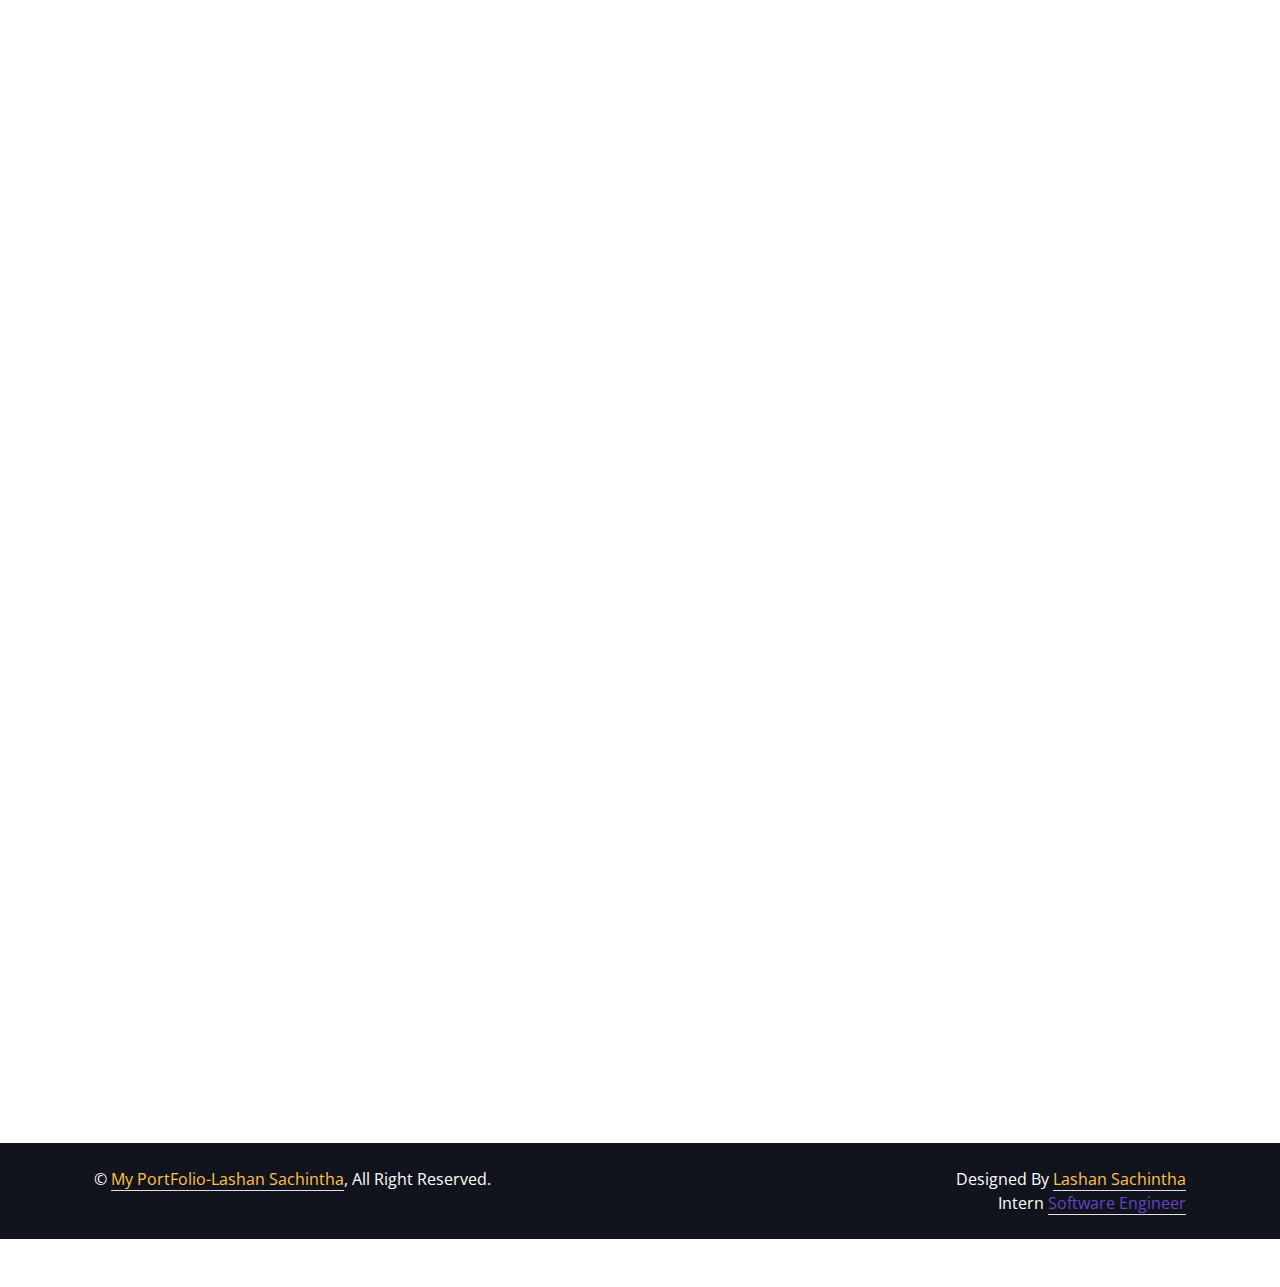
==== commit 53ad5f97: "update" ====
--- a/index.html
+++ b/index.html
@@ -49,7 +49,7 @@
     <!-- Navbar Start -->
     <nav class="navbar navbar-expand-lg bg-white navbar-light fixed-top shadow py-lg-0 px-4 px-lg-5 wow fadeIn" data-wow-delay="0.1s">
         <a href="index.html" class="navbar-brand d-block d-lg-none">
-            <h1 class="text-primary fw-bold m-0">Lashan Sachintha</h1>
+            <h1 class="text-dark fw-bold m-0">Lashan Sachintha</h1>
         </a>
         <button type="button" class="navbar-toggler" data-bs-toggle="collapse" data-bs-target="#navbarCollapse">
             <span class="navbar-toggler-icon"></span>
@@ -62,7 +62,7 @@
               
             </div>
             <a href="index.html" class="navbar-brand bg-secondary py-3 px-4 mx-3 d-none d-lg-block">
-                <h1 class="text-primary fw-bold m-0">Lashan Sachintha</h1>
+                <h1 class="text-dark fw-bold m-0">Lashan Sachintha</h1>
             </a>
             <div class="navbar-nav me-auto py-0">
                 <a href="#project" class="nav-item nav-link">Projects</a>
@@ -76,7 +76,7 @@
     <div class="container">
         <div class="row g-5 align-items-center">
             <div class="col-lg-6 py-6 pb-0 pt-lg-0">
-                <h2 class="text-primary mb-3">I'm</h2>
+                <h2 class="text-dark mb-3">I'm</h2>
                 <h1 class="display-3 mb-3">Lashan Sachintha</h1>
                 <h2 class="typed-text-output d-inline"></h2>
                 <div class="typed-text d-none">Intern Software Engineer</div>
--- a/css/style.css
+++ b/css/style.css
@@ -1,6 +1,6 @@
 /********** Template CSS **********/
 :root {
-    --primary: #6244C5;
+    --primary: #3610b1;
     --secondary: #FFC448;
     --light: #FAFAFB;
     --dark: #12141D;
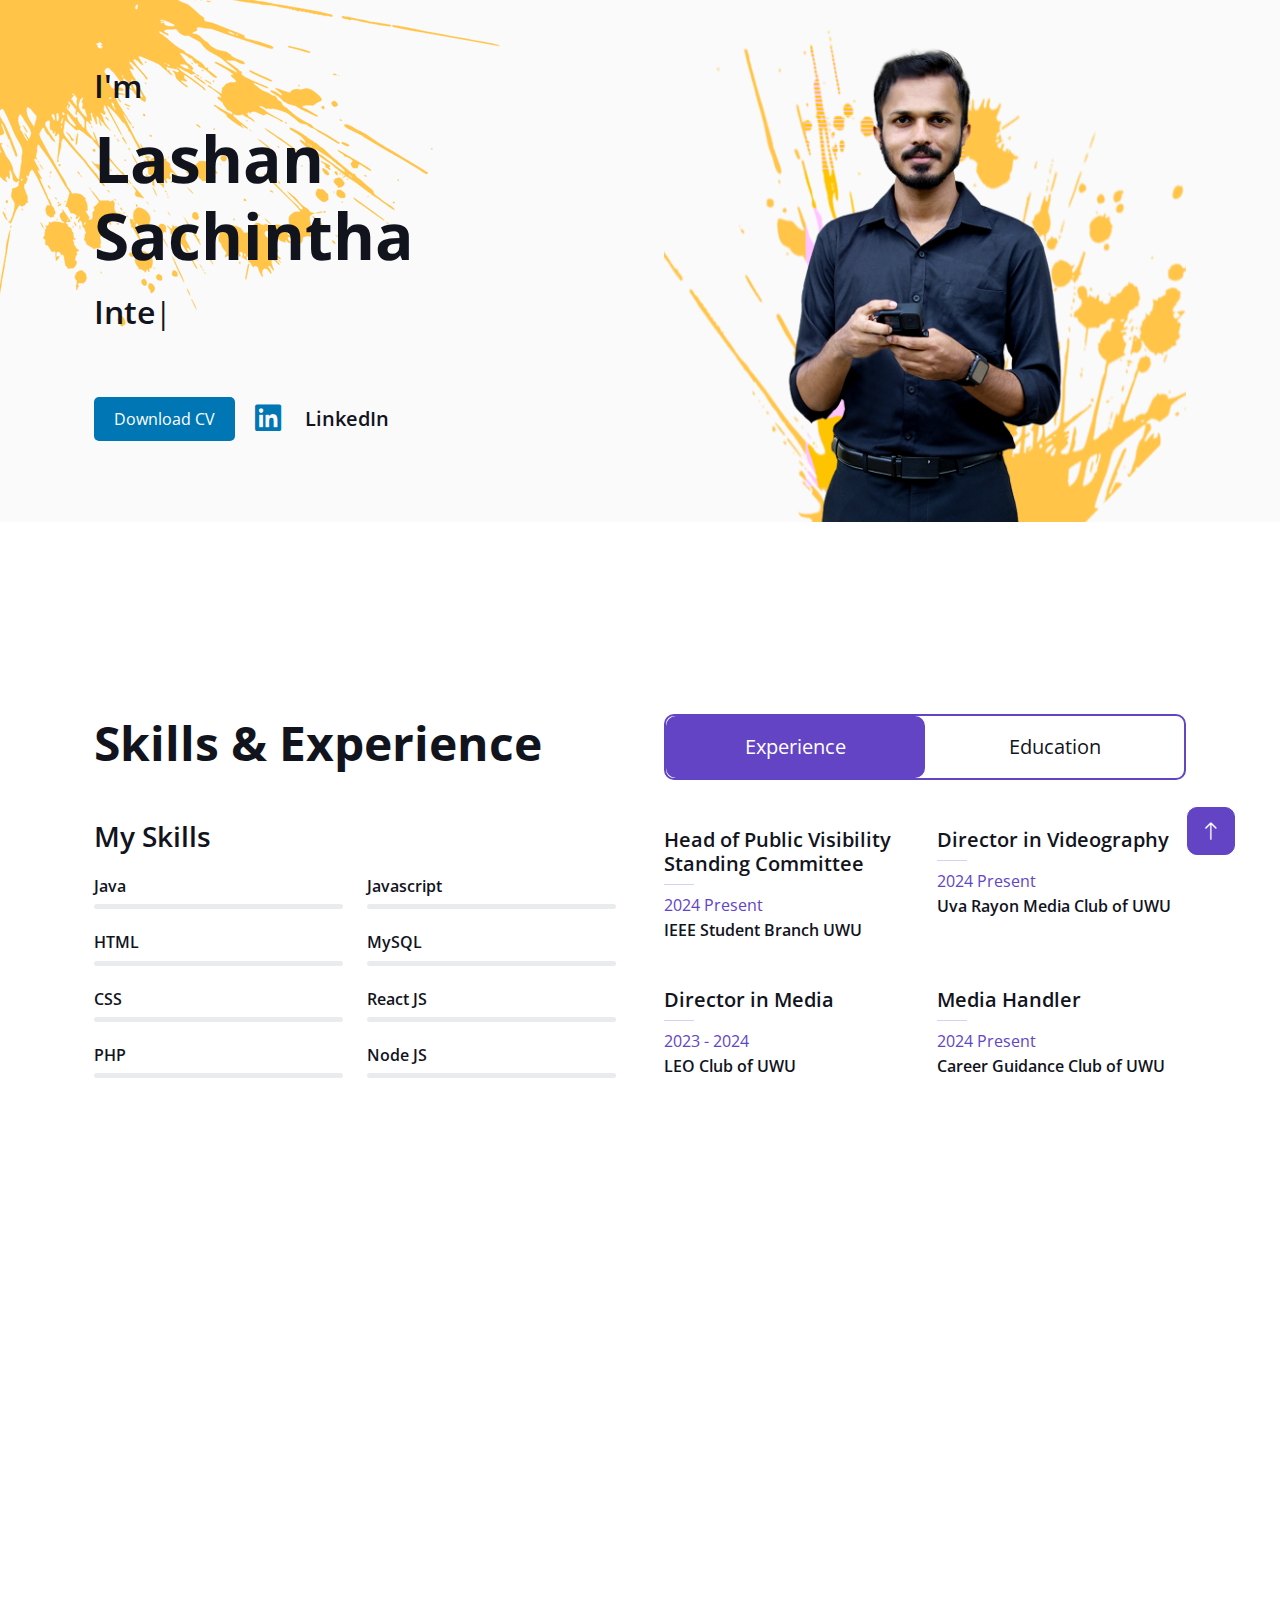
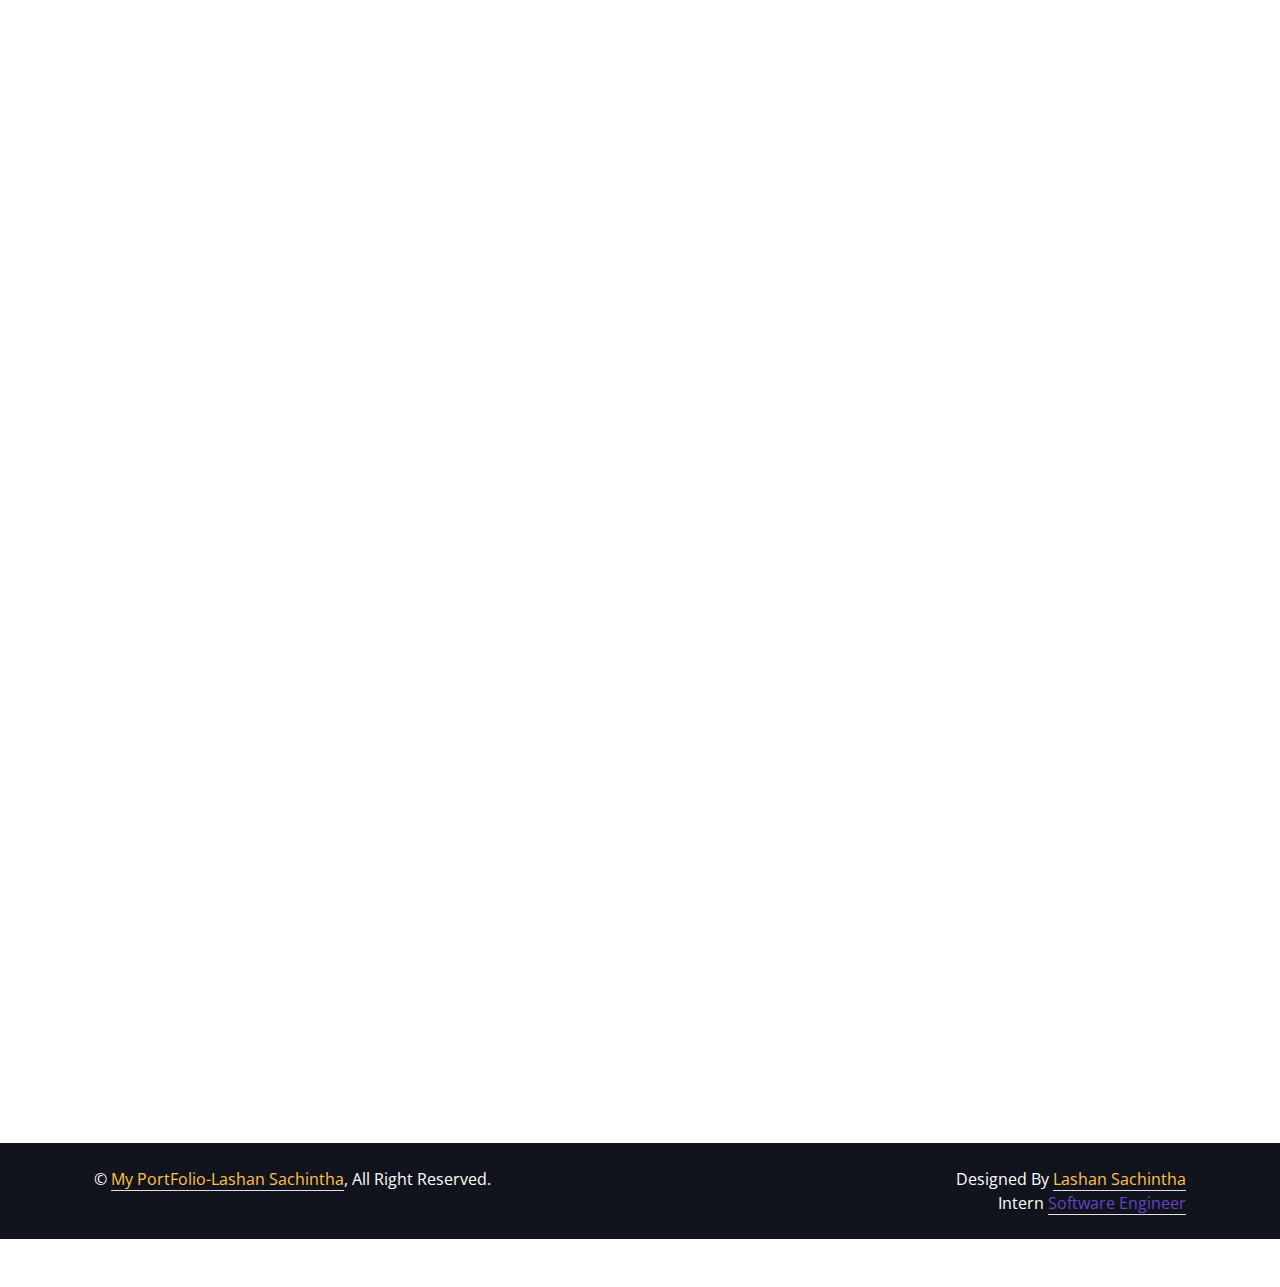
==== commit 94891723: "updatwe uva rayon project" ====
--- a/index.html
+++ b/index.html
@@ -57,7 +57,7 @@
         <div class="collapse navbar-collapse justify-content-between py-4 py-lg-0" id="navbarCollapse">
             <div class="navbar-nav ms-auto py-0">
                 <a href="#home" class="nav-item nav-link active">Home</a>
-                <a href="#about" class="nav-item nav-link">About</a>
+                <!-- <a href="#about" class="nav-item nav-link">About</a> -->
                 <a href="#skill" class="nav-item nav-link">Skills</a>
               
             </div>
@@ -361,17 +361,23 @@
                     </div>
                 </div>
             </div>
-            <!-- Second Project -->
-            <div class="col-lg-4 col-md-6 portfolio-item second">
-                <div class="portfolio-img rounded overflow-hidden">
-                    <img class="img-fluid" src="img/project-2.jpg" alt="">
-                    <div class="portfolio-btn">
-                        <a class="btn btn-lg-square btn-outline-secondary border-2 mx-1" href="img/project-2.jpg" data-lightbox="portfolio"><i class="fa fa-eye"></i></a>
-                        <!-- Button to Trigger Modal -->
-                        <button class="btn btn-lg-square btn-outline-secondary border-2 mx-1" data-bs-toggle="modal" data-bs-target="#projectModal2"><i class="fa fa-info-circle"></i></button>
-                    </div>
-                </div>
-            </div>
+        <!-- Second Project -->
+        <div class="col-lg-4 col-md-6 portfolio-item second">
+            <div class="portfolio-img rounded overflow-hidden">
+                <img class="img-fluid" src="img/project-2.jpg" alt="">
+                <div class="portfolio-btn">
+                    <a class="btn btn-lg-square btn-outline-secondary border-2 mx-1" href="img/project-2.jpg"
+                        data-lightbox="portfolio"><i class="fa fa-eye"></i></a>
+                    <!-- Button to Trigger Modal -->
+                    <button class="btn btn-lg-square btn-outline-secondary border-2 mx-1" data-bs-toggle="modal"
+                        data-bs-target="#projectModal2"><i class="fa fa-info-circle"></i></button>
+                    <!-- New Button to View Website -->
+                    <a class="btn btn-lg-square btn-outline-secondary border-2 mx-1" href="www.uvarayon.com"
+                        target="_blank"><i class="fa fa-globe"></i></a>
+                </div>
+            </div>
+        </div>
+
             <!-- Third Project -->
             <div class="col-lg-4 col-md-6 portfolio-item first">
                 <div class="portfolio-img rounded overflow-hidden">
@@ -405,6 +411,17 @@
                     </div>
                 </div>
             </div>
+             <!-- Sixth Project -->
+             <div class="col-lg-4 col-md-6 portfolio-item first">
+                <div class="portfolio-img rounded overflow-hidden">
+                    <img class="img-fluid" src="img/project-6.jpg" alt="">
+                    <div class="portfolio-btn">
+                        <a class="btn btn-lg-square btn-outline-secondary border-2 mx-1" href="img/project-6.jpg" data-lightbox="portfolio"><i class="fa fa-eye"></i></a>
+                        <!-- Button to Trigger Modal -->
+                        <button class="btn btn-lg-square btn-outline-secondary border-2 mx-1" data-bs-toggle="modal" data-bs-target="#projectModal6"><i class="fa fa-info-circle"></i></button>
+                    </div>
+                </div>
+            </div>
         </div>
     </div>
 </div>
@@ -452,7 +469,7 @@
     <div class="modal-dialog modal-lg">
         <div class="modal-content">
             <div class="modal-header">
-                <h5 class="modal-title" id="projectModal2Label">Project Details: UVA Rayon</h5>
+                <h5 class="modal-title" id="projectModal2Label">Project Details: UVA Rayon | <span style="color: green;">Ongoing Project</span></h5>
                 <button type="button" class="btn-close" data-bs-dismiss="modal" aria-label="Close"></button>
             </div>
             <div class="modal-body">
@@ -463,8 +480,7 @@
                     A smart event management platform to streamline planning, scheduling,and managing
                     coordination. Provides event calender,sort events and the easy reachable. Ensures seamless
                     user experience with intuitive interfaces and automated workflows.
-                   
-                    </p>
+                </p>
                 <p><strong>Technologies:</strong> Next.js , Typescript , Tailwind CSS , Node.js ,
                     Express.js , MongoDB , NextAuth.js , Git , Github , Postman</p>
                 <p><strong>GitHub Repository:</strong> <a href="" target="_blank">UvaRayon GitHub</a></p>
@@ -475,6 +491,7 @@
         </div>
     </div>
 </div>
+
 
 <!-- Modal for third Project -->
 <div class="modal fade" id="projectModal3" tabindex="-1" aria-labelledby="projectModal3Label" aria-hidden="true">
@@ -575,6 +592,34 @@
                     </p>
                 <p><strong>Technologies:</strong> PHP , HTML , CSS , Bootstrap , JavaScript</p>
                 <p><strong>GitHub Repository:</strong> <a href="https://github.com/MigaraThiyunuwan/GardenGURU.git" target="_blank">Gardenguru GitHub</a></p>
+            </div>
+            <div class="modal-footer">
+                <button type="button" class="btn btn-secondary" data-bs-dismiss="modal">Close</button>
+            </div>
+        </div>
+    </div>
+</div>
+
+<!-- Modal for sixth Project -->
+<div class="modal fade" id="projectModal6" tabindex="-1" aria-labelledby="projectModal6Label" aria-hidden="true">
+    <div class="modal-dialog modal-lg">
+        <div class="modal-content">
+            <div class="modal-header">
+                <h5 class="modal-title" id="projectModal6Label">Project Details: KitchenMaster</h5>
+                <button type="button" class="btn-close" data-bs-dismiss="modal" aria-label="Close"></button>
+            </div>
+            <div class="modal-body">
+                <p><strong>Description:</strong>
+                    <br>
+                    Introducing KitchenMaster: 
+                    <br>
+                    It offers a user friendly platform for discovering, sharing and
+                    managing a variety of recipes. 
+                    
+                    </p>
+                <p><strong>Technologies:</strong> React JS , HTML , CSS , Tailwind CSS , Django</p>
+                <p><strong>GitHub Repository (FrontEnd):</strong> <a href="https://github.com/senu2000/Kitchen_Master_Frontend" target="_blank">KitchenMaster FrontEnd GitHub</a></p>
+                <p><strong>GitHub Repository (BackEnd):</strong> <a href="https://github.com/senu2000/Kitchen_Master_Backend" target="_blank">KitchenMaster BackEnd GitHub</a></p>
             </div>
             <div class="modal-footer">
                 <button type="button" class="btn btn-secondary" data-bs-dismiss="modal">Close</button>
@@ -618,29 +663,29 @@
                 </div>
                 <div class="col-lg-7 col-md-6 wow fadeInUp" data-wow-delay="0.5s">
                     <!-- <p class="mb-4">The contact form is currently inactive. Get a functional and working contact form with Ajax & PHP in a few minutes. Just copy and paste the files, add a little code and you're done. <a href="https://htmlcodex.com/contact-form">Download Now</a>.</p> -->
-                    <form>
+                    <form id="contactForm" action="process_form.php" method="POST">
                         <div class="row g-3">
                             <div class="col-md-6">
                                 <div class="form-floating">
-                                    <input type="text" class="form-control" id="name" placeholder="Your Name">
+                                    <input type="text" class="form-control" id="name" placeholder="Your Name" required>
                                     <label for="name">Your Name</label>
                                 </div>
                             </div>
                             <div class="col-md-6">
                                 <div class="form-floating">
-                                    <input type="email" class="form-control" id="email" placeholder="Your Email">
+                                    <input type="email" class="form-control" id="email" placeholder="Your Email" required>
                                     <label for="email">Your Email</label>
                                 </div>
                             </div>
                             <div class="col-12">
                                 <div class="form-floating">
-                                    <input type="text" class="form-control" id="subject" placeholder="Subject">
+                                    <input type="text" class="form-control" id="subject" placeholder="Subject" required>
                                     <label for="subject">Subject</label>
                                 </div>
                             </div>
                             <div class="col-12">
                                 <div class="form-floating">
-                                    <textarea class="form-control" placeholder="Leave a message here" id="message" style="height: 100px"></textarea>
+                                    <textarea class="form-control" placeholder="Leave a message here" id="message" style="height: 100px" required></textarea>
                                     <label for="message">Message</label>
                                 </div>
                             </div>
@@ -649,11 +694,42 @@
                             </div>
                         </div>
                     </form>
+                    
+                    <!-- Success Message -->
+                    <div id="successMessage" style="display: none; margin-top: 20px;">
+                        <div class="alert alert-success" role="alert">
+                            Your message has been sent successfully!
+                        </div>
+                    </div>
+                    
+                    <script>
+                        // JavaScript to handle form submission
+                        document.getElementById('contactForm').addEventListener('submit', function (event) {
+                            event.preventDefault(); // Prevent default form submission behavior
+                    
+                            // Retrieve form data
+                            const name = document.getElementById('name').value;
+                            const email = document.getElementById('email').value;
+                            const subject = document.getElementById('subject').value;
+                            const message = document.getElementById('message').value;
+                    
+                            // Example: Display the form data in the console (You can replace this with an API call or backend integration)
+                            console.log('Form Submitted:', { name, email, subject, message });
+                    
+                            // Show the success message
+                            document.getElementById('successMessage').style.display = 'block';
+                    
+                            // Optionally clear the form fields
+                            document.getElementById('contactForm').reset();
+                        });
+                    </script>
+                    
                 </div>
             </div>
         </div>
     </div>
     <!-- Contact End -->
+     
 
 
 
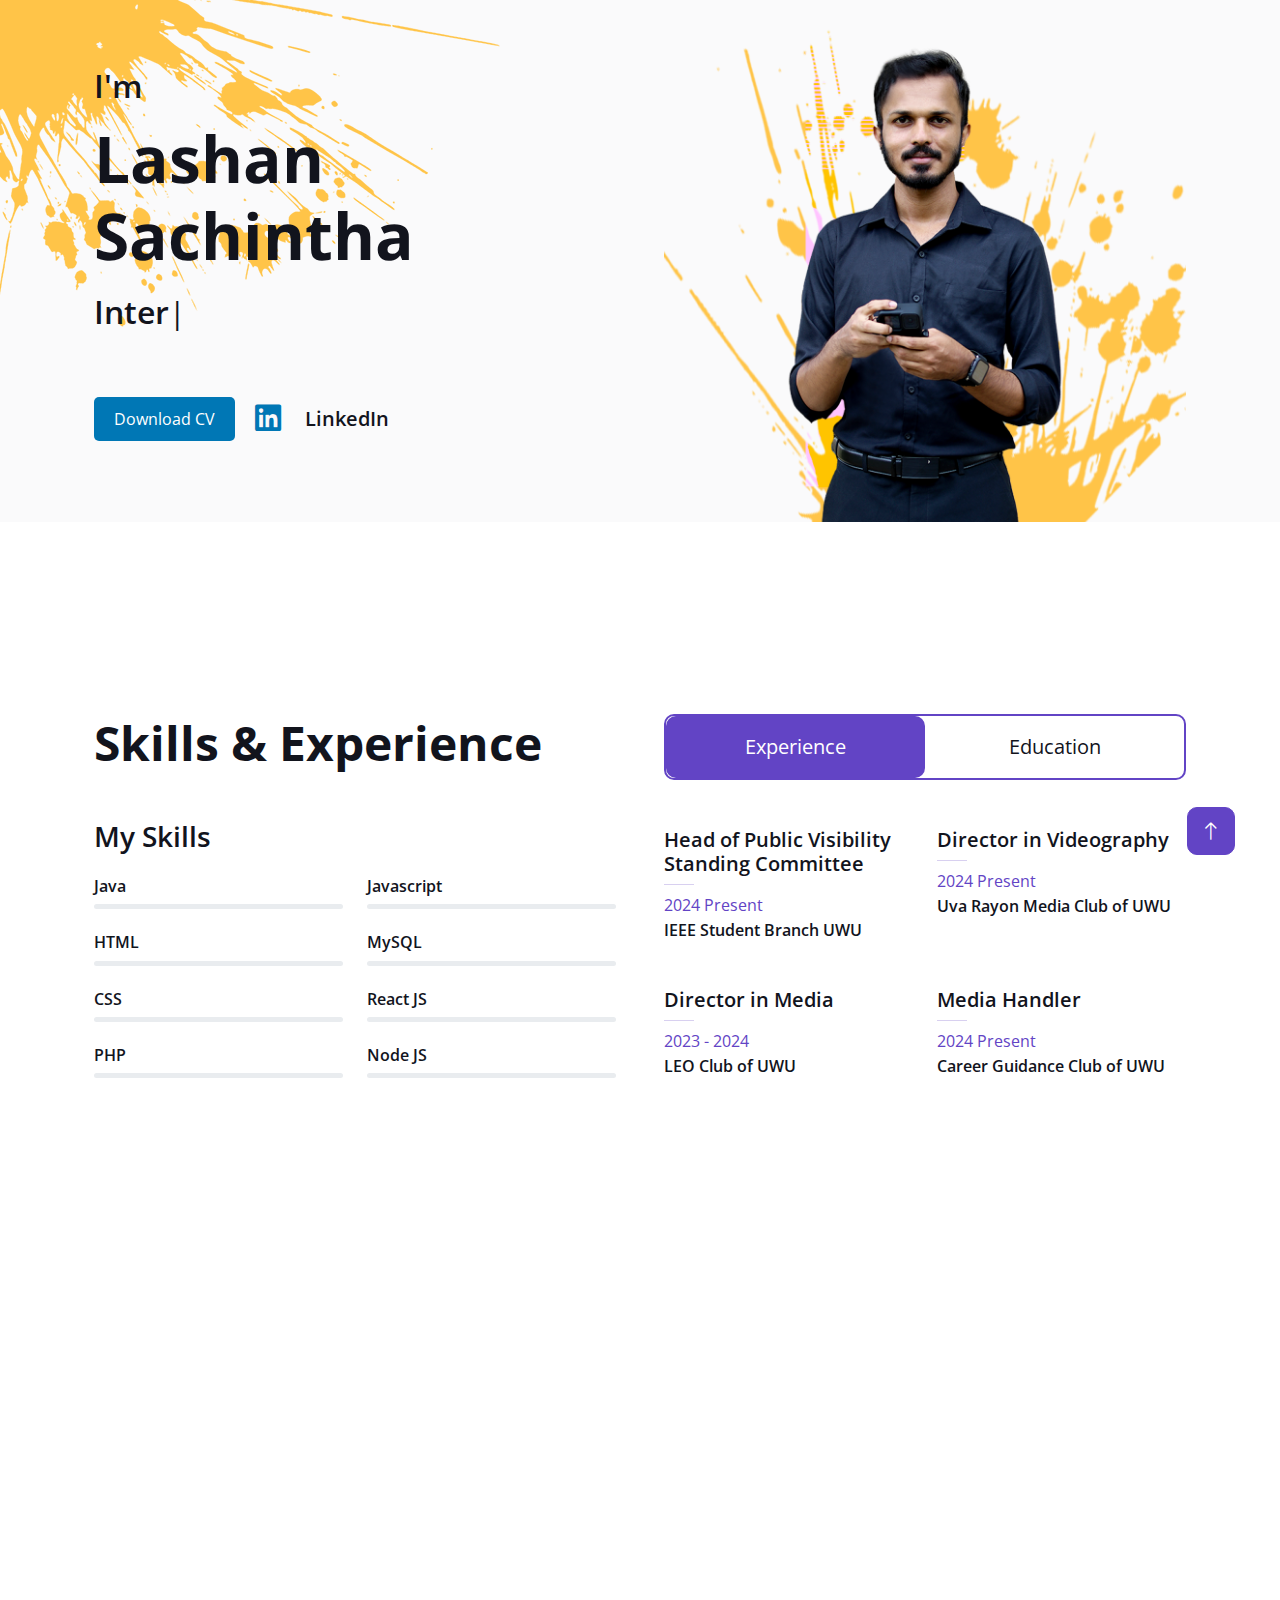
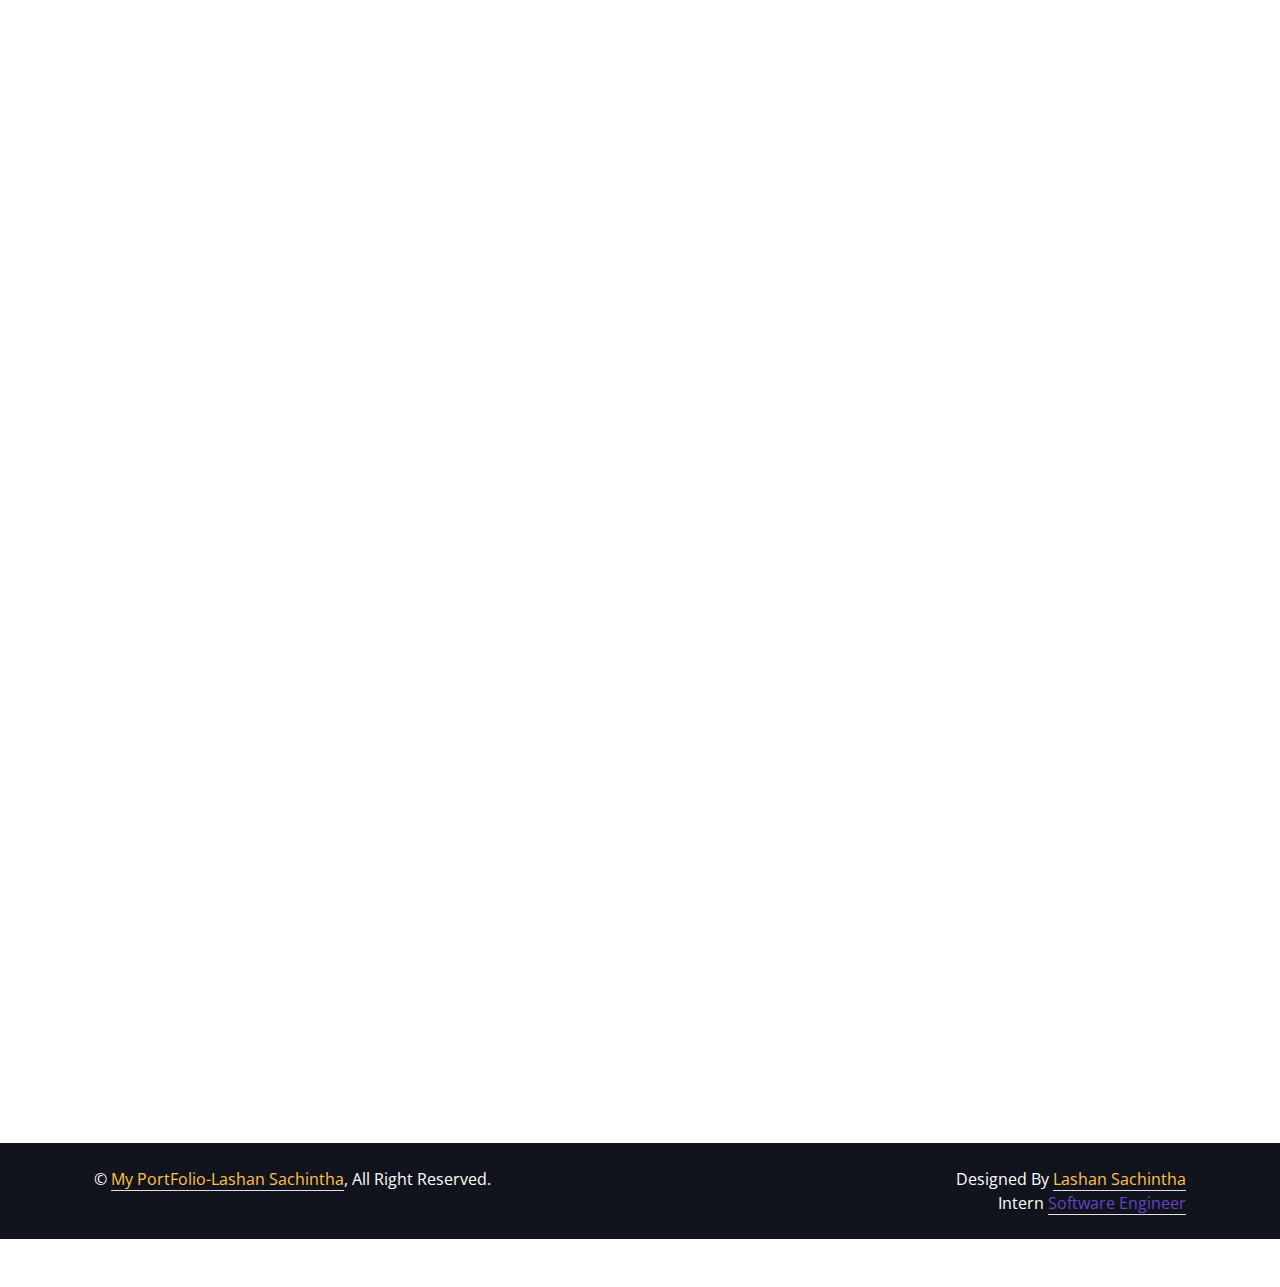
==== commit 52347e03: "update rayon link" ====
--- a/index.html
+++ b/index.html
@@ -372,7 +372,7 @@
                     <button class="btn btn-lg-square btn-outline-secondary border-2 mx-1" data-bs-toggle="modal"
                         data-bs-target="#projectModal2"><i class="fa fa-info-circle"></i></button>
                     <!-- New Button to View Website -->
-                    <a class="btn btn-lg-square btn-outline-secondary border-2 mx-1" href="www.uvarayon.com"
+                    <a class="btn btn-lg-square btn-outline-secondary border-2 mx-1" href="https://www.uvarayon.com/"
                         target="_blank"><i class="fa fa-globe"></i></a>
                 </div>
             </div>
